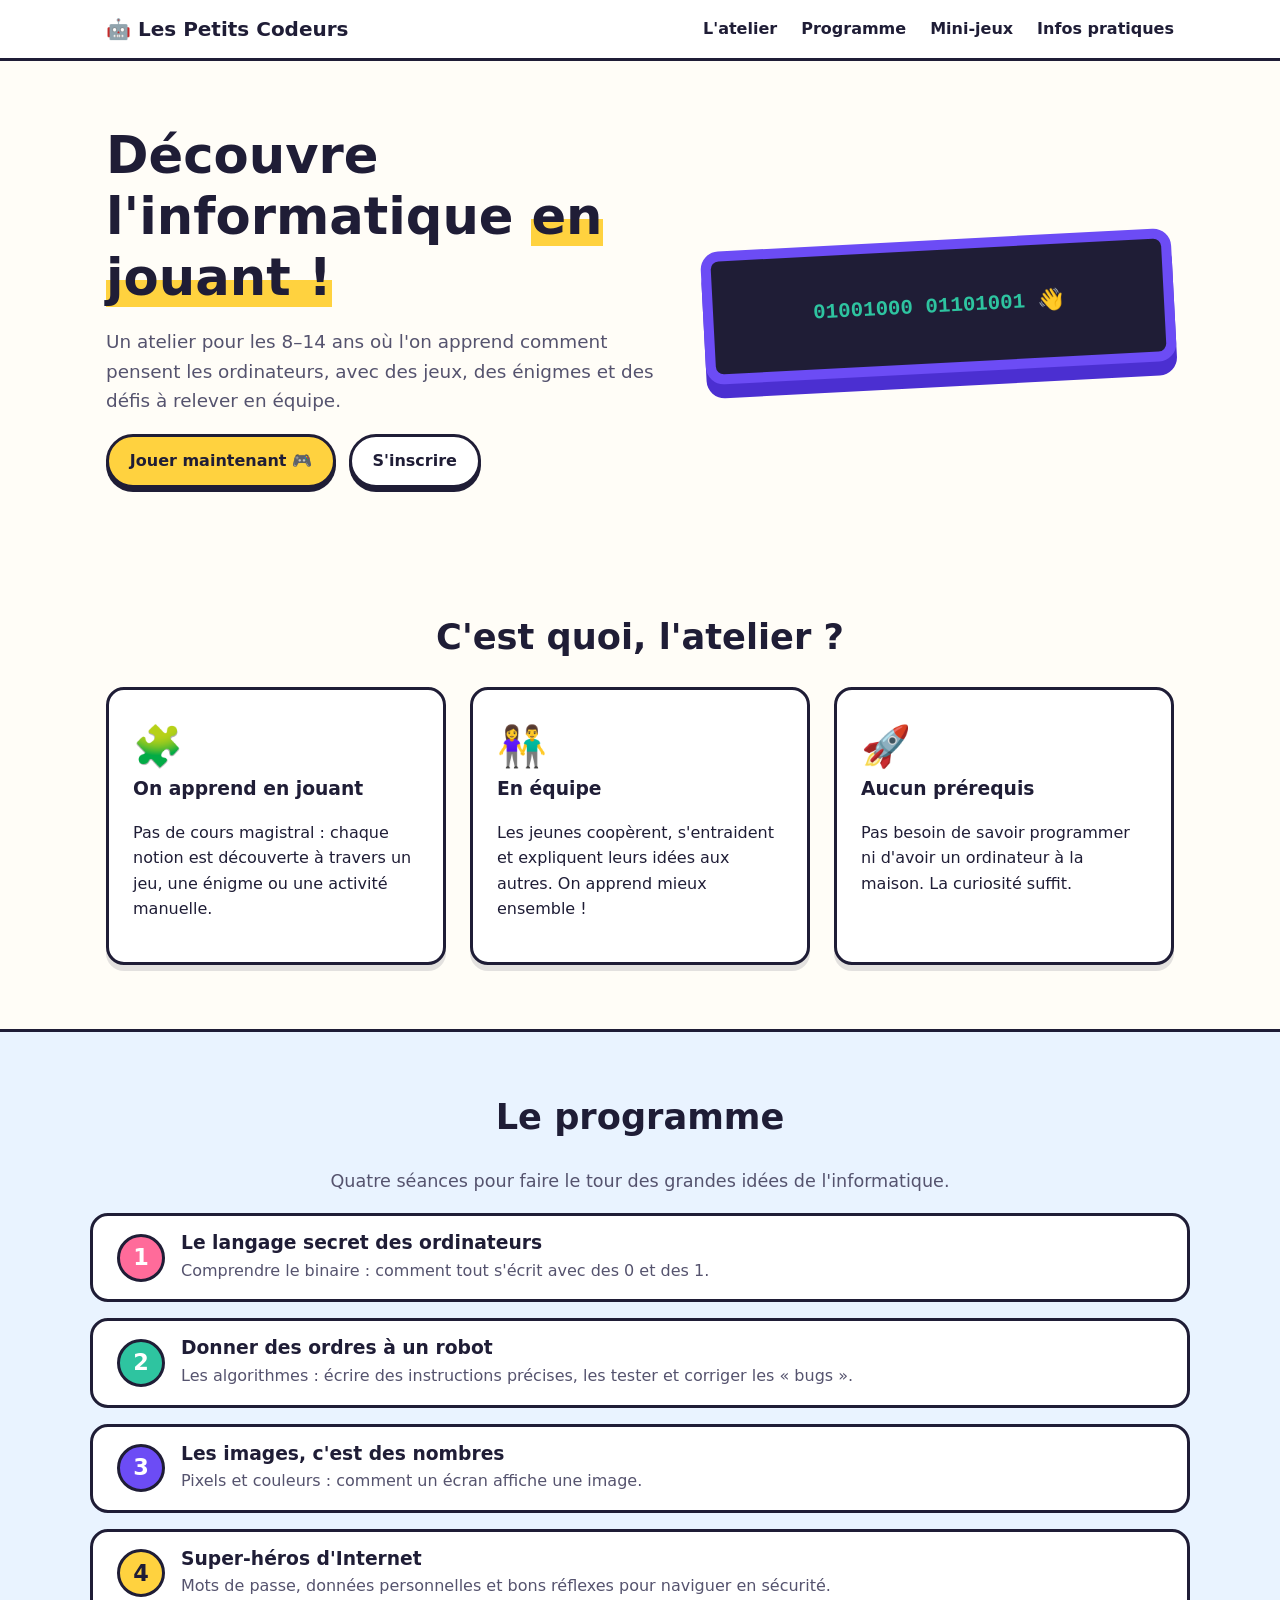
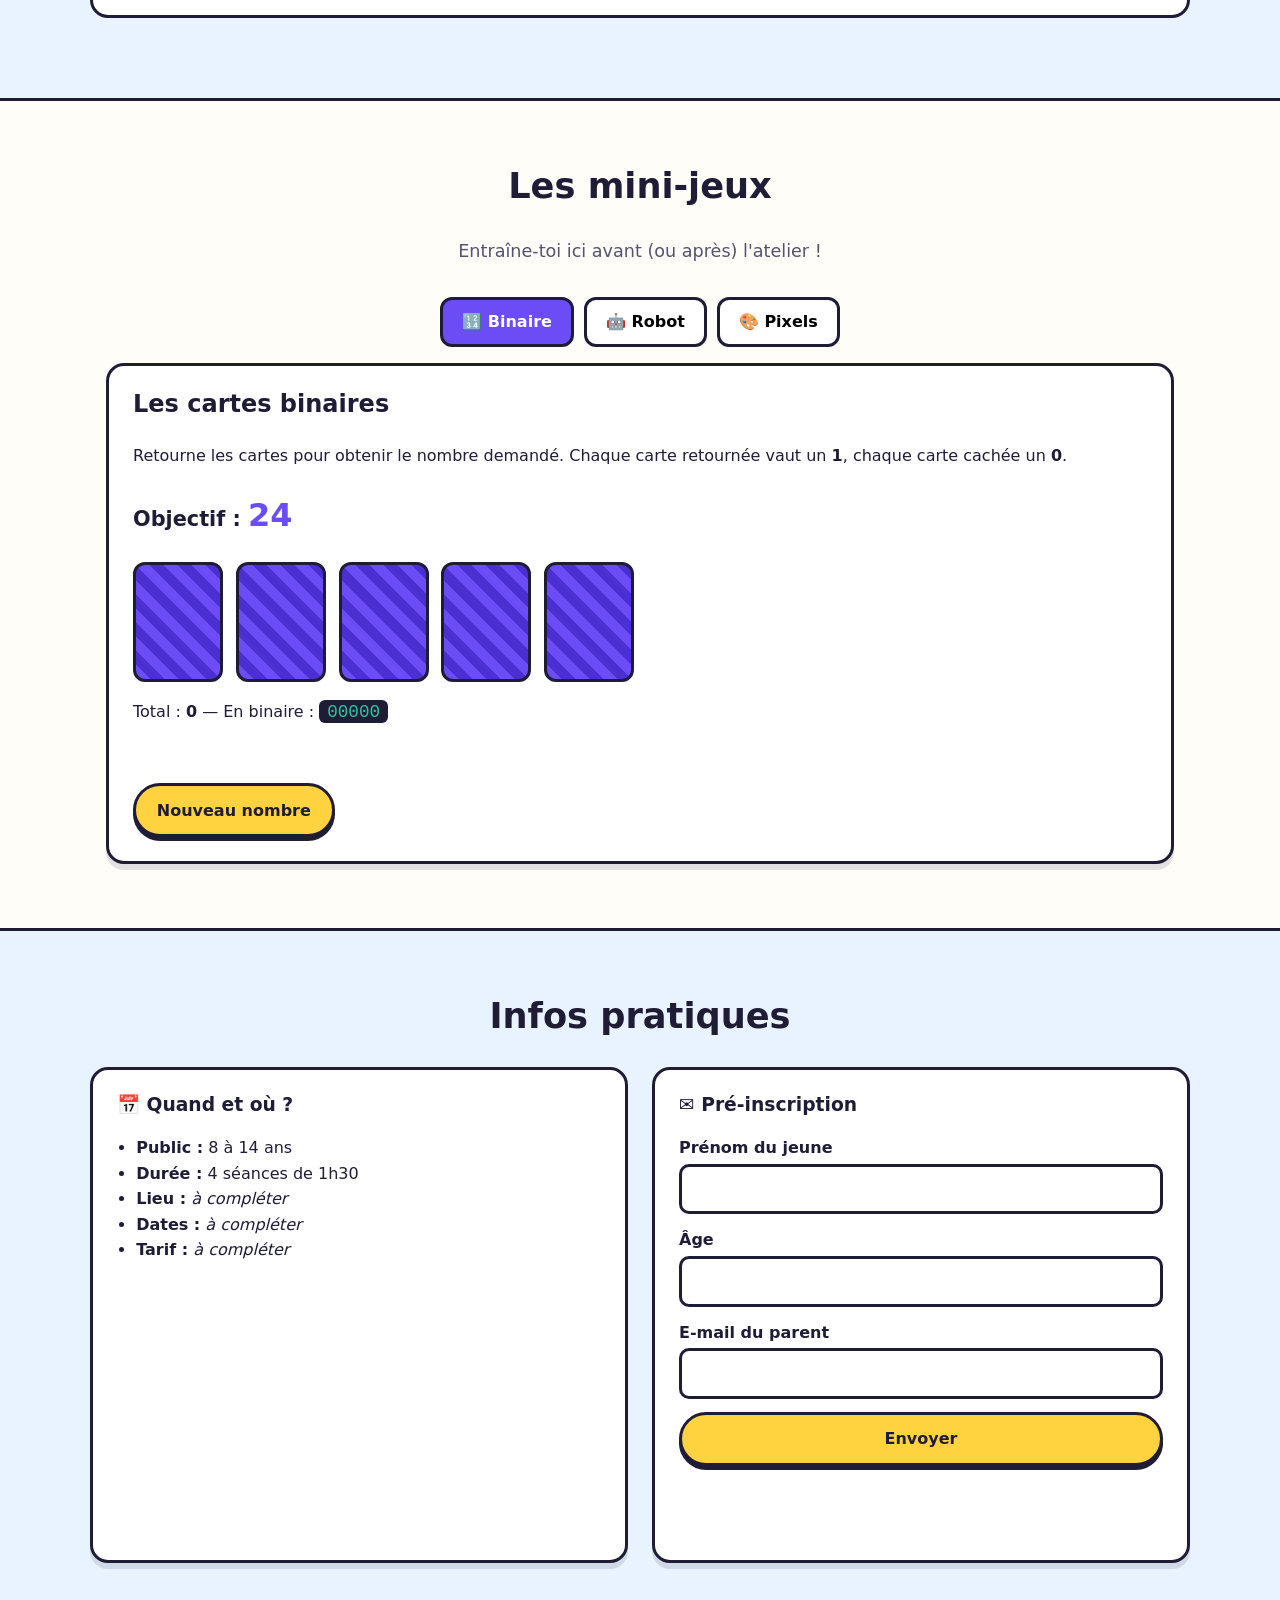
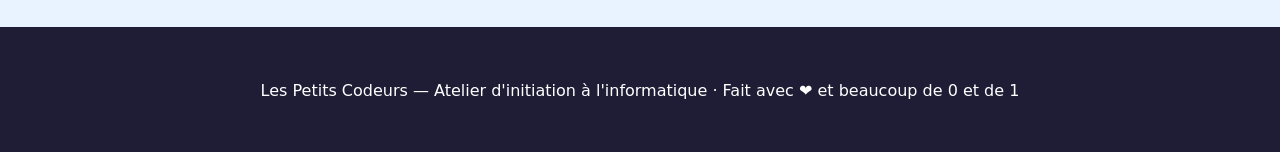
==== index.html @ f2c727db "Première version du site de l'atelier Les Petits Codeurs Page d'accueil, présentation de l'atelier, " ====
<!doctype html>
<html lang="fr">
<head>
  <meta charset="utf-8">
  <meta name="viewport" content="width=device-width, initial-scale=1">
  <title>Les Petits Codeurs — Atelier ludique d'initiation à l'informatique</title>
  <meta name="description" content="Atelier ludique pour faire découvrir l'informatique aux jeunes : binaire, algorithmes, pixels et sécurité sur Internet, en s'amusant.">
  <link rel="stylesheet" href="css/style.css">
</head>
<body>
  <header class="entete">
    <nav class="nav">
      <a href="#accueil" class="logo">🤖 Les Petits Codeurs</a>
      <button class="menu-btn" aria-label="Ouvrir le menu" aria-expanded="false">☰</button>
      <ul class="menu">
        <li><a href="#atelier">L'atelier</a></li>
        <li><a href="#modules">Programme</a></li>
        <li><a href="#jeux">Mini-jeux</a></li>
        <li><a href="#infos">Infos pratiques</a></li>
      </ul>
    </nav>
  </header>

  <main>
    <!-- ACCUEIL -->
    <section id="accueil" class="hero">
      <div class="hero-texte">
        <h1>Découvre l'informatique <span class="surligne">en jouant&nbsp;!</span></h1>
        <p>Un atelier pour les 8–14 ans où l'on apprend comment pensent les ordinateurs, avec des jeux, des énigmes et des défis à relever en équipe.</p>
        <div class="boutons">
          <a href="#jeux" class="btn btn-principal">Jouer maintenant 🎮</a>
          <a href="#infos" class="btn btn-secondaire">S'inscrire</a>
        </div>
      </div>
      <div class="hero-deco" aria-hidden="true">
        <div class="ecran">
          <span class="code">01001000 01101001 👋</span>
        </div>
      </div>
    </section>

    <!-- L'ATELIER -->
    <section id="atelier" class="section">
      <h2>C'est quoi, l'atelier&nbsp;?</h2>
      <div class="cartes cartes-3">
        <article class="carte">
          <div class="icone">🧩</div>
          <h3>On apprend en jouant</h3>
          <p>Pas de cours magistral : chaque notion est découverte à travers un jeu, une énigme ou une activité manuelle.</p>
        </article>
        <article class="carte">
          <div class="icone">👫</div>
          <h3>En équipe</h3>
          <p>Les jeunes coopèrent, s'entraident et expliquent leurs idées aux autres. On apprend mieux ensemble&nbsp;!</p>
        </article>
        <article class="carte">
          <div class="icone">🚀</div>
          <h3>Aucun prérequis</h3>
          <p>Pas besoin de savoir programmer ni d'avoir un ordinateur à la maison. La curiosité suffit.</p>
        </article>
      </div>
    </section>

    <!-- PROGRAMME -->
    <section id="modules" class="section section-couleur">
      <h2>Le programme</h2>
      <p class="intro">Quatre séances pour faire le tour des grandes idées de l'informatique.</p>
      <ol class="modules">
        <li class="module">
          <span class="num">1</span>
          <div>
            <h3>Le langage secret des ordinateurs</h3>
            <p>Comprendre le binaire : comment tout s'écrit avec des 0 et des 1.</p>
          </div>
        </li>
        <li class="module">
          <span class="num">2</span>
          <div>
            <h3>Donner des ordres à un robot</h3>
            <p>Les algorithmes : écrire des instructions précises, les tester et corriger les « bugs ».</p>
          </div>
        </li>
        <li class="module">
          <span class="num">3</span>
          <div>
            <h3>Les images, c'est des nombres</h3>
            <p>Pixels et couleurs : comment un écran affiche une image.</p>
          </div>
        </li>
        <li class="module">
          <span class="num">4</span>
          <div>
            <h3>Super-héros d'Internet</h3>
            <p>Mots de passe, données personnelles et bons réflexes pour naviguer en sécurité.</p>
          </div>
        </li>
      </ol>
    </section>

    <!-- MINI-JEUX -->
    <section id="jeux" class="section">
      <h2>Les mini-jeux</h2>
      <p class="intro">Entraîne-toi ici avant (ou après) l'atelier&nbsp;!</p>

      <div class="onglets" role="tablist">
        <button class="onglet actif" role="tab" aria-selected="true" data-jeu="binaire">🔢 Binaire</button>
        <button class="onglet" role="tab" aria-selected="false" data-jeu="robot">🤖 Robot</button>
        <button class="onglet" role="tab" aria-selected="false" data-jeu="pixels">🎨 Pixels</button>
      </div>

      <!-- Jeu 1 : binaire -->
      <div class="jeu actif" id="jeu-binaire" role="tabpanel">
        <h3>Les cartes binaires</h3>
        <p>Retourne les cartes pour obtenir le nombre demandé. Chaque carte retournée vaut un <strong>1</strong>, chaque carte cachée un <strong>0</strong>.</p>
        <p class="objectif">Objectif : <span id="bin-cible">?</span></p>
        <div class="cartes-binaires" id="bin-cartes"></div>
        <p class="resultat">Total : <strong id="bin-total">0</strong> — En binaire : <code id="bin-code">00000</code></p>
        <p class="message" id="bin-message" aria-live="polite"></p>
        <button class="btn btn-principal" id="bin-nouveau">Nouveau nombre</button>
      </div>

      <!-- Jeu 2 : robot -->
      <div class="jeu" id="jeu-robot" role="tabpanel" hidden>
        <h3>Guide le robot jusqu'à l'étoile</h3>
        <p>Construis ton programme avec les flèches, puis lance-le. Attention aux murs&nbsp;!</p>
        <div class="robot-zone">
          <div class="grille" id="robot-grille"></div>
          <div class="robot-commandes">
            <div class="palette">
              <button class="cmd" data-cmd="haut" aria-label="Haut">⬆️</button>
              <button class="cmd" data-cmd="gauche" aria-label="Gauche">⬅️</button>
              <button class="cmd" data-cmd="droite" aria-label="Droite">➡️</button>
              <button class="cmd" data-cmd="bas" aria-label="Bas">⬇️</button>
            </div>
            <p>Mon programme :</p>
            <div class="programme" id="robot-programme"><span class="vide">Clique sur les flèches…</span></div>
            <div class="boutons">
              <button class="btn btn-principal" id="robot-lancer">▶ Lancer</button>
              <button class="btn btn-secondaire" id="robot-effacer">Effacer</button>
            </div>
            <p class="message" id="robot-message" aria-live="polite"></p>
            <p class="niveau">Niveau <span id="robot-niveau">1</span>/3</p>
          </div>
        </div>
      </div>

      <!-- Jeu 3 : pixels -->
      <div class="jeu" id="jeu-pixels" role="tabpanel" hidden>
        <h3>Dessine avec des nombres</h3>
        <p>Clique sur les cases pour les colorier. Regarde à droite : pour l'ordinateur, ton dessin n'est qu'une liste de 0 et de 1&nbsp;!</p>
        <div class="pixels-zone">
          <div class="grille-pixels" id="pixels-grille"></div>
          <pre class="pixels-code" id="pixels-code" aria-label="Code du dessin"></pre>
        </div>
        <div class="boutons">
          <button class="btn btn-secondaire" id="pixels-effacer">Tout effacer</button>
          <button class="btn btn-secondaire" id="pixels-modele">Montre-moi un exemple</button>
        </div>
      </div>
    </section>

    <!-- INFOS PRATIQUES -->
    <section id="infos" class="section section-couleur">
      <h2>Infos pratiques</h2>
      <div class="cartes cartes-2">
        <article class="carte">
          <h3>📅 Quand et où&nbsp;?</h3>
          <ul class="liste">
            <li><strong>Public :</strong> 8 à 14 ans</li>
            <li><strong>Durée :</strong> 4 séances de 1h30</li>
            <li><strong>Lieu :</strong> <em>à compléter</em></li>
            <li><strong>Dates :</strong> <em>à compléter</em></li>
            <li><strong>Tarif :</strong> <em>à compléter</em></li>
          </ul>
        </article>
        <article class="carte">
          <h3>✉️ Pré-inscription</h3>
          <form class="formulaire" id="form-inscription">
            <label>Prénom du jeune <input type="text" name="prenom" required></label>
            <label>Âge <input type="number" name="age" min="6" max="18" required></label>
            <label>E-mail du parent <input type="email" name="email" required></label>
            <button class="btn btn-principal" type="submit">Envoyer</button>
            <p class="message" id="form-message" aria-live="polite"></p>
          </form>
        </article>
      </div>
    </section>
  </main>

  <footer class="pied">
    <p>Les Petits Codeurs — Atelier d'initiation à l'informatique · Fait avec ❤️ et beaucoup de 0 et de 1</p>
  </footer>

  <script src="js/main.js"></script>
</body>
</html>
---- css/style.css ----
:root {
  --violet: #6c4cf5;
  --violet-fonce: #4b2fd1;
  --jaune: #ffd23f;
  --rose: #ff6b9a;
  --vert: #2ec4a0;
  --bleu-ciel: #e9f3ff;
  --texte: #1f1d36;
  --texte-doux: #55536e;
  --fond: #fffdf7;
  --blanc: #ffffff;
  --rayon: 18px;
  --ombre: 0 6px 0 rgba(31, 29, 54, .12);
  --police: "Trebuchet MS", "Segoe UI", system-ui, sans-serif;
}

* { box-sizing: border-box; }
html { scroll-behavior: smooth; }
body {
  margin: 0;
  font-family: var(--police);
  color: var(--texte);
  background: var(--fond);
  line-height: 1.6;
}
h1, h2, h3 { line-height: 1.2; }
a { color: var(--violet-fonce); }

/* ---------- En-tête ---------- */
.entete {
  position: sticky; top: 0; z-index: 10;
  background: var(--blanc);
  border-bottom: 3px solid var(--texte);
}
.nav {
  max-width: 1100px; margin: 0 auto; padding: .8rem 1rem;
  display: flex; align-items: center; justify-content: space-between;
}
.logo { font-weight: 800; font-size: 1.25rem; text-decoration: none; color: var(--texte); }
.menu { list-style: none; display: flex; gap: 1.5rem; margin: 0; padding: 0; }
.menu a { text-decoration: none; font-weight: 700; color: var(--texte); }
.menu a:hover { color: var(--violet); }
.menu-btn { display: none; font-size: 1.6rem; background: none; border: 0; cursor: pointer; }

/* ---------- Boutons ---------- */
.btn {
  display: inline-block; font: inherit; font-weight: 800;
  padding: .7rem 1.3rem; border-radius: 999px;
  border: 3px solid var(--texte); cursor: pointer; text-decoration: none;
  box-shadow: 0 4px 0 var(--texte); transition: transform .1s, box-shadow .1s;
}
.btn:active { transform: translateY(3px); box-shadow: 0 1px 0 var(--texte); }
.btn-principal { background: var(--jaune); color: var(--texte); }
.btn-secondaire { background: var(--blanc); color: var(--texte); }
.boutons { display: flex; flex-wrap: wrap; gap: .8rem; margin-top: 1rem; }

/* ---------- Hero ---------- */
.hero {
  max-width: 1100px; margin: 0 auto; padding: 4rem 1rem;
  display: grid; grid-template-columns: 1.2fr 1fr; gap: 2rem; align-items: center;
}
.hero h1 { font-size: clamp(2rem, 5vw, 3.2rem); margin: 0 0 1rem; }
.hero p { font-size: 1.15rem; color: var(--texte-doux); }
.surligne { background: linear-gradient(transparent 55%, var(--jaune) 55%); }
.ecran {
  background: var(--texte); border-radius: var(--rayon); padding: 2.5rem 1.5rem;
  border: 10px solid var(--violet); box-shadow: 0 14px 0 var(--violet-fonce);
  transform: rotate(-3deg); text-align: center;
}
.code { font-family: "Courier New", monospace; color: var(--vert); font-size: 1.3rem; font-weight: 700; }

/* ---------- Sections ---------- */
.section { max-width: 1100px; margin: 0 auto; padding: 4rem 1rem; }
.section-couleur {
  max-width: none; background: var(--bleu-ciel);
  border-top: 3px solid var(--texte); border-bottom: 3px solid var(--texte);
}
.section-couleur > * { max-width: 1100px; margin-left: auto; margin-right: auto; }
.section h2 { font-size: 2.2rem; text-align: center; margin-top: 0; }
.intro { text-align: center; color: var(--texte-doux); font-size: 1.1rem; }

.cartes { display: grid; gap: 1.5rem; }
.cartes-3 { grid-template-columns: repeat(3, 1fr); }
.cartes-2 { grid-template-columns: repeat(2, 1fr); }
.carte {
  background: var(--blanc); border: 3px solid var(--texte);
  border-radius: var(--rayon); padding: 1.5rem; box-shadow: var(--ombre);
}
.carte h3 { margin-top: 0; }
.icone { font-size: 2.5rem; }
.liste { padding-left: 1.2rem; }

/* ---------- Modules ---------- */
.modules { list-style: none; padding: 0; display: grid; gap: 1rem; }
.module {
  display: flex; gap: 1rem; align-items: center;
  background: var(--blanc); border: 3px solid var(--texte);
  border-radius: var(--rayon); padding: 1rem 1.5rem;
}
.module h3 { margin: 0 0 .2rem; }
.module p { margin: 0; color: var(--texte-doux); }
.num {
  flex: 0 0 3rem; height: 3rem; border-radius: 50%;
  display: grid; place-items: center; font-weight: 800; font-size: 1.4rem;
  background: var(--rose); color: var(--blanc); border: 3px solid var(--texte);
}
.module:nth-child(2) .num { background: var(--vert); }
.module:nth-child(3) .num { background: var(--violet); }
.module:nth-child(4) .num { background: var(--jaune); color: var(--texte); }

/* ---------- Jeux ---------- */
.onglets { display: flex; justify-content: center; flex-wrap: wrap; gap: .6rem; margin: 2rem 0 1rem; }
.onglet {
  font: inherit; font-weight: 800; padding: .6rem 1.2rem; cursor: pointer;
  border: 3px solid var(--texte); border-radius: 12px; background: var(--blanc);
}
.onglet.actif { background: var(--violet); color: var(--blanc); }
.jeu {
  background: var(--blanc); border: 3px solid var(--texte); border-radius: var(--rayon);
  padding: 1.5rem; box-shadow: var(--ombre);
}
.jeu h3 { margin-top: 0; font-size: 1.5rem; }
.objectif { font-size: 1.3rem; font-weight: 800; }
#bin-cible { color: var(--violet); font-size: 2rem; }
.message { font-weight: 800; min-height: 1.6em; }
.message.bravo { color: var(--vert); }
.message.oups { color: var(--rose); }

/* Cartes binaires */
.cartes-binaires { display: flex; flex-wrap: wrap; gap: .8rem; margin: 1rem 0; }
.carte-bin {
  width: 90px; height: 120px; border-radius: 12px; cursor: pointer;
  border: 3px solid var(--texte); font: inherit; font-weight: 800;
  background: repeating-linear-gradient(45deg, var(--violet), var(--violet) 10px, var(--violet-fonce) 10px, var(--violet-fonce) 20px);
  color: transparent; display: flex; flex-direction: column; align-items: center; justify-content: center;
}
.carte-bin .points { font-size: .7rem; line-height: 1; word-break: break-all; padding: 0 .3rem; }
.carte-bin .valeur { font-size: 1.6rem; }
.carte-bin.retournee { background: var(--jaune); color: var(--texte); animation: pop .25s ease-out; }
@keyframes pop { 50% { transform: scale(1.12); } }
.resultat code { background: var(--texte); color: var(--vert); padding: .1rem .5rem; border-radius: 6px; font-size: 1.1rem; }

/* Robot */
.robot-zone { display: flex; flex-wrap: wrap; gap: 2rem; align-items: flex-start; }
.grille {
  display: grid; grid-template-columns: repeat(6, 56px); grid-template-rows: repeat(6, 56px);
  gap: 4px; background: var(--texte); padding: 4px; border-radius: 12px;
}
.case { background: var(--bleu-ciel); border-radius: 6px; display: grid; place-items: center; font-size: 1.8rem; }
.case.mur { background: #8a87a6; }
.robot-commandes { flex: 1; min-width: 240px; }
.palette { display: flex; gap: .5rem; }
.cmd {
  font-size: 1.6rem; width: 56px; height: 56px; cursor: pointer;
  border: 3px solid var(--texte); border-radius: 12px; background: var(--jaune);
  box-shadow: 0 3px 0 var(--texte);
}
.cmd:active { transform: translateY(2px); box-shadow: none; }
.programme {
  min-height: 56px; border: 3px dashed var(--texte-doux); border-radius: 12px;
  padding: .5rem; display: flex; flex-wrap: wrap; gap: .3rem; font-size: 1.4rem;
}
.programme .vide { font-size: 1rem; color: var(--texte-doux); }
.programme .etape { padding: 0 .1rem; border-radius: 6px; }
.programme .etape.courante { background: var(--jaune); }
.niveau { font-weight: 800; color: var(--texte-doux); }

/* Pixels */
.pixels-zone { display: flex; flex-wrap: wrap; gap: 2rem; align-items: flex-start; margin-bottom: 1rem; }
.grille-pixels {
  display: grid; grid-template-columns: repeat(8, 40px); grid-template-rows: repeat(8, 40px);
  gap: 2px; background: var(--texte); padding: 2px; border-radius: 8px;
}
.pixel { background: var(--blanc); border: 0; cursor: pointer; padding: 0; }
.pixel.allume { background: var(--texte); }
.pixels-code {
  margin: 0; background: var(--texte); color: var(--vert); padding: 1rem 1.2rem;
  border-radius: 12px; font-size: 1.15rem; line-height: 1.55; letter-spacing: .15em;
}

/* Formulaire */
.formulaire { display: grid; gap: .8rem; }
.formulaire label { display: grid; gap: .2rem; font-weight: 700; }
.formulaire input {
  font: inherit; padding: .6rem .8rem; border: 3px solid var(--texte); border-radius: 10px;
}

/* Pied de page */
.pied { text-align: center; padding: 2rem 1rem; background: var(--texte); color: var(--blanc); }

/* ---------- Responsive ---------- */
@media (max-width: 800px) {
  .hero { grid-template-columns: 1fr; padding-top: 2rem; }
  .cartes-3, .cartes-2 { grid-template-columns: 1fr; }
  .menu-btn { display: block; }
  .menu {
    display: none; position: absolute; top: 100%; left: 0; right: 0;
    flex-direction: column; gap: 0; background: var(--blanc); border-bottom: 3px solid var(--texte);
  }
  .menu.ouvert { display: flex; }
  .menu a { display: block; padding: .8rem 1rem; }
  .grille { grid-template-columns: repeat(6, 44px); grid-template-rows: repeat(6, 44px); }
  .grille-pixels { grid-template-columns: repeat(8, 34px); grid-template-rows: repeat(8, 34px); }
  .carte-bin { width: 64px; height: 96px; }
}
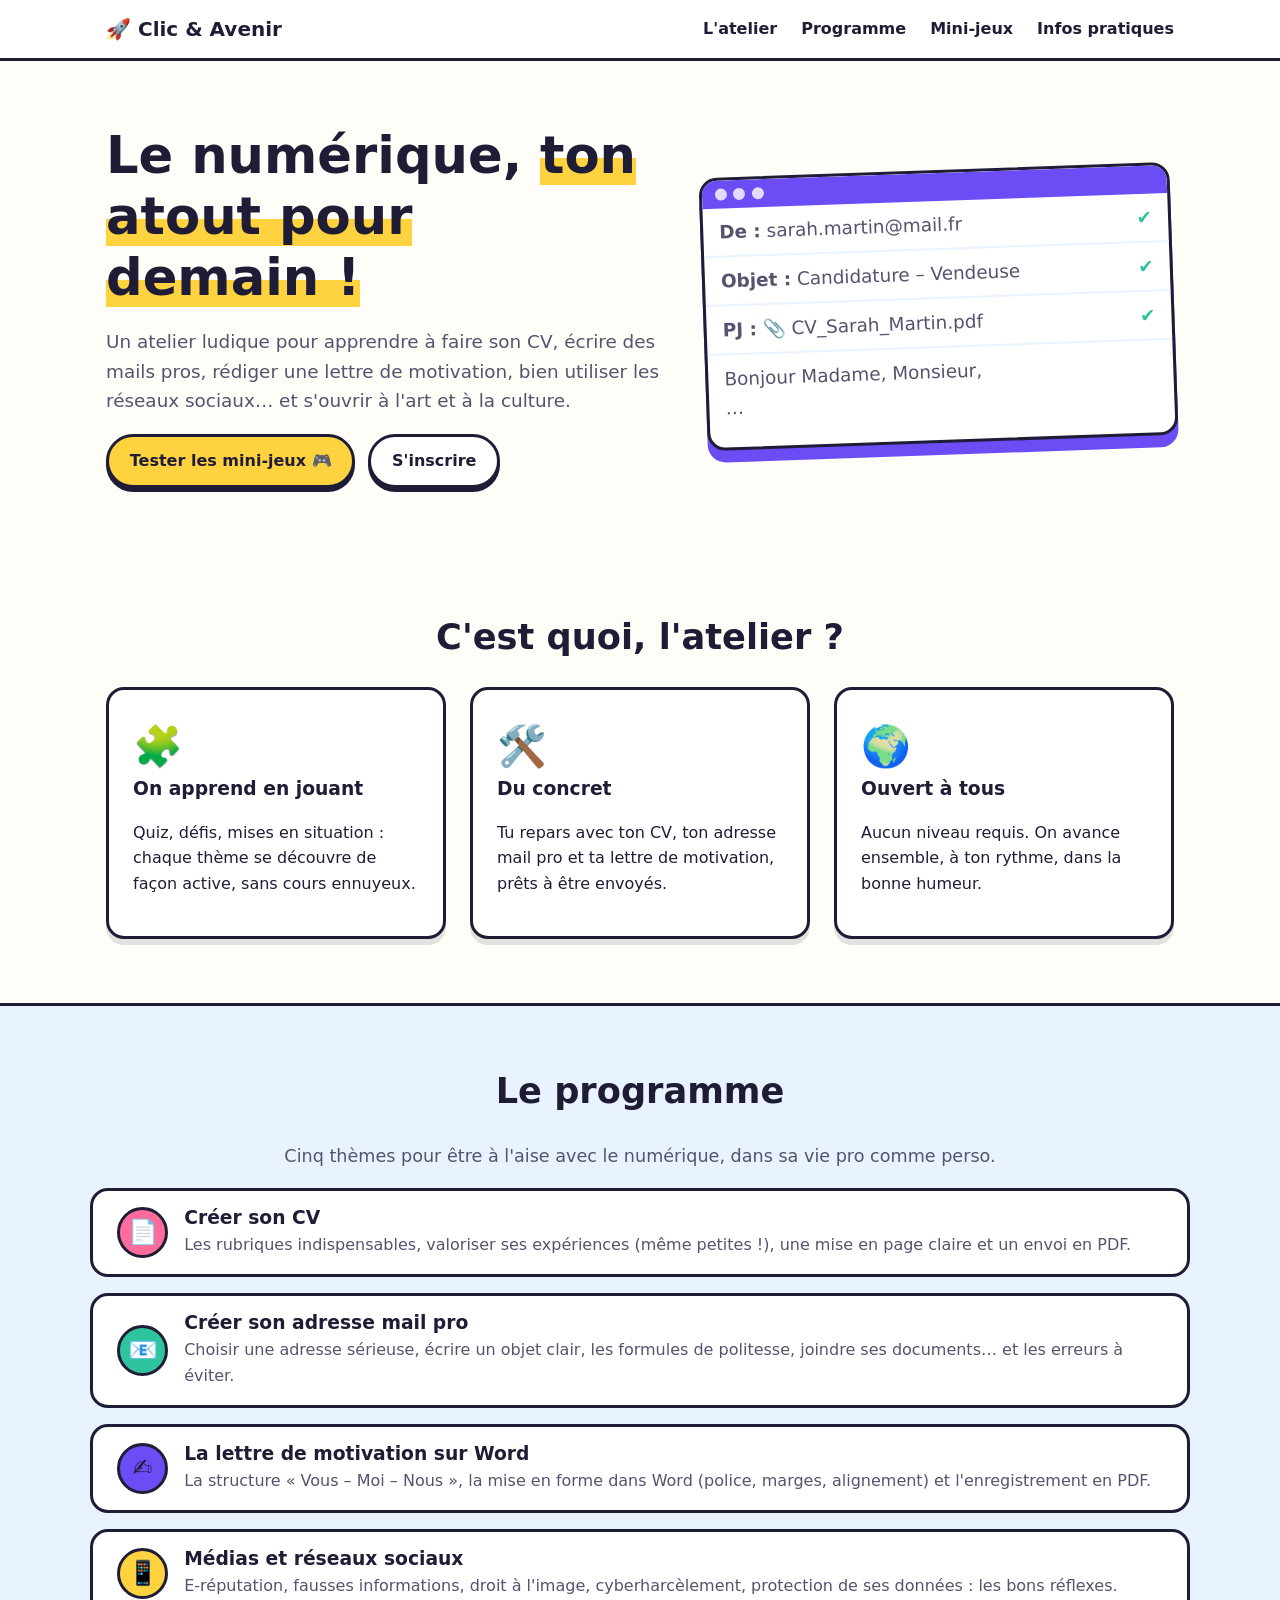
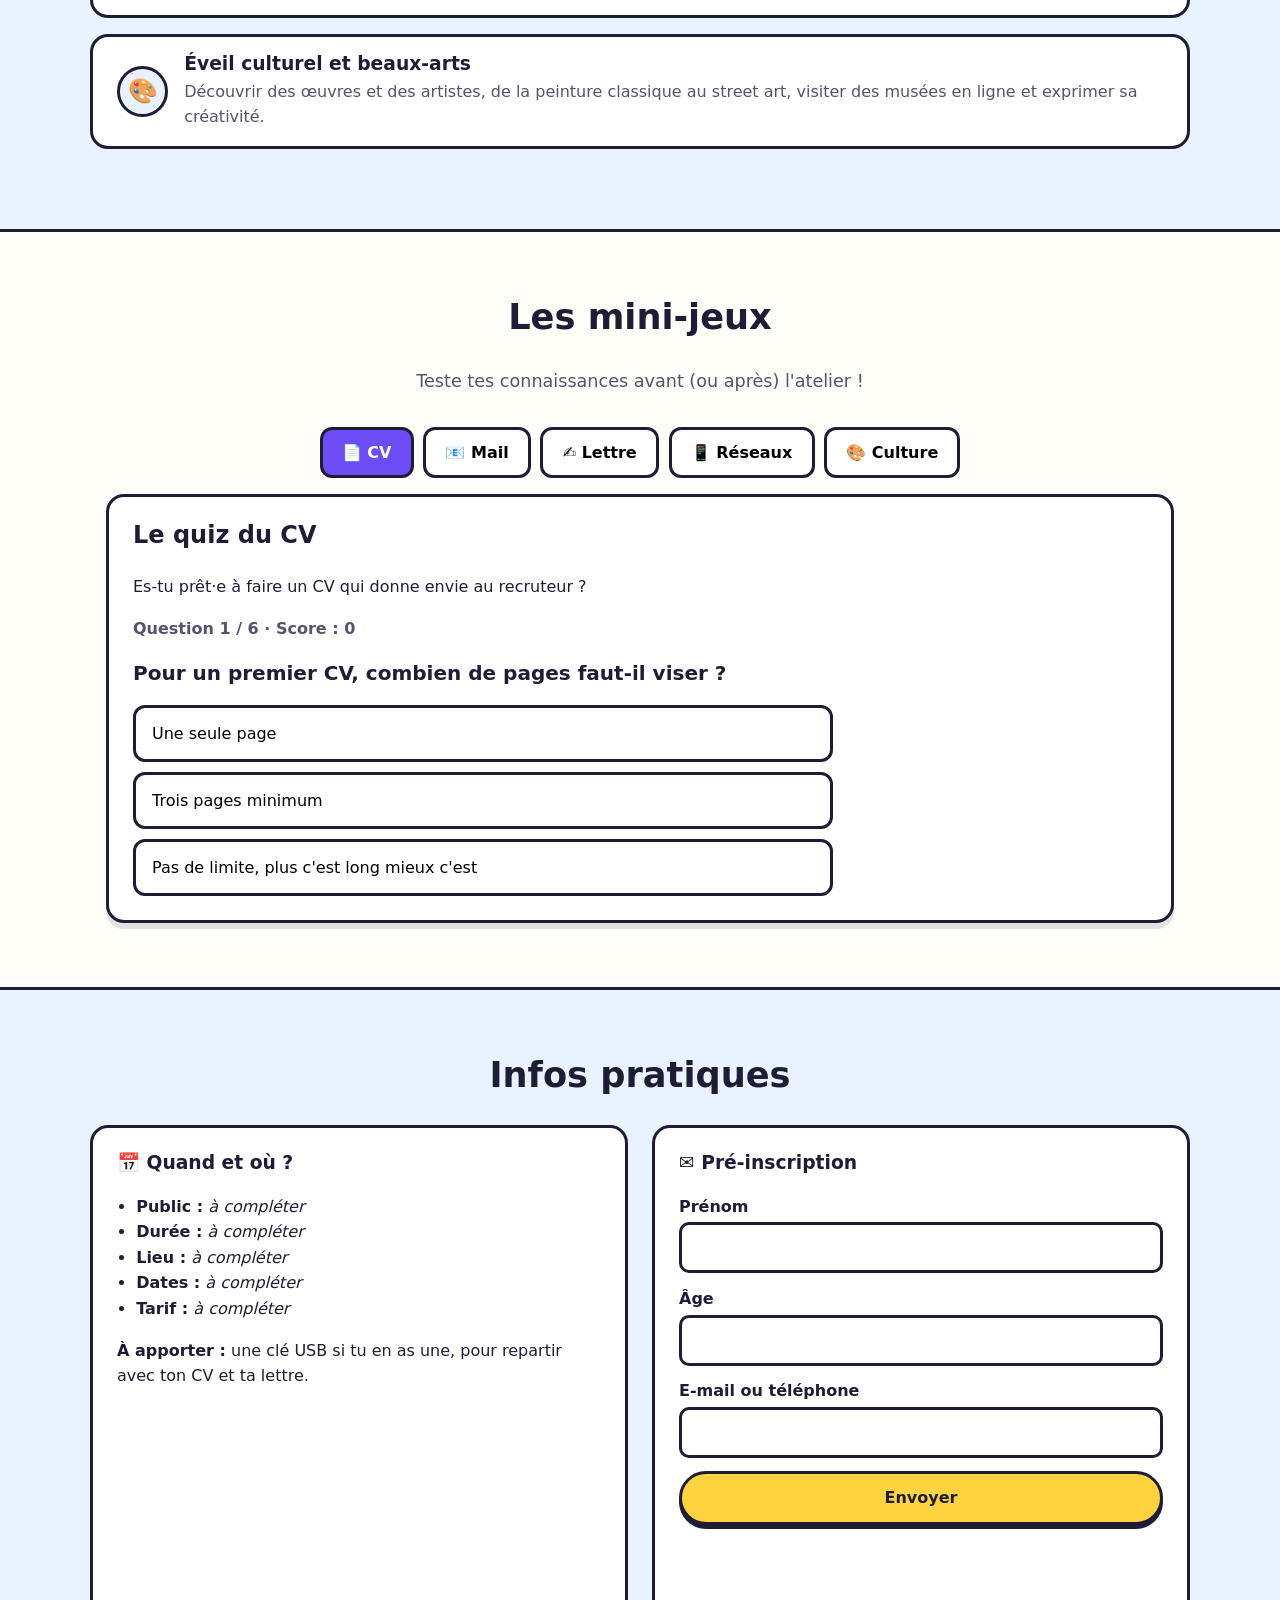
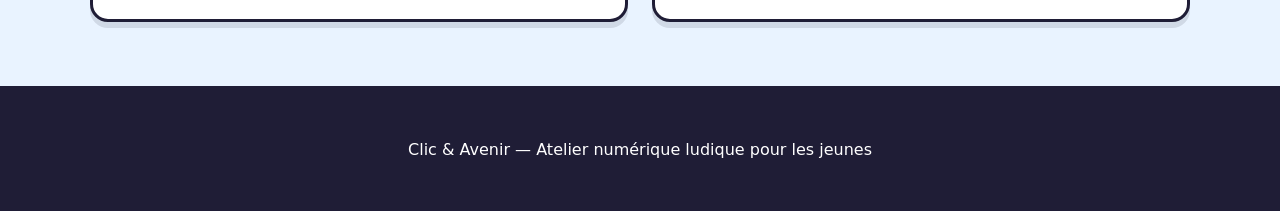
==== commit a10961e7: "Adapter le site aux 5 thèmes de l'atelier CV, adresse mail pro, lettre de motivation sur Word, préve" ====
--- a/index.html
+++ b/index.html
@@ -3,14 +3,14 @@
 <head>
   <meta charset="utf-8">
   <meta name="viewport" content="width=device-width, initial-scale=1">
-  <title>Les Petits Codeurs — Atelier ludique d'initiation à l'informatique</title>
-  <meta name="description" content="Atelier ludique pour faire découvrir l'informatique aux jeunes : binaire, algorithmes, pixels et sécurité sur Internet, en s'amusant.">
+  <title>Clic &amp; Avenir — Atelier numérique ludique pour les jeunes</title>
+  <meta name="description" content="Atelier ludique pour les jeunes : créer son CV, son adresse mail pro, sa lettre de motivation sur Word, bien utiliser les réseaux sociaux et s'ouvrir à la culture et aux beaux-arts.">
   <link rel="stylesheet" href="css/style.css">
 </head>
 <body>
   <header class="entete">
     <nav class="nav">
-      <a href="#accueil" class="logo">🤖 Les Petits Codeurs</a>
+      <a href="#accueil" class="logo">🚀 Clic &amp; Avenir</a>
       <button class="menu-btn" aria-label="Ouvrir le menu" aria-expanded="false">☰</button>
       <ul class="menu">
         <li><a href="#atelier">L'atelier</a></li>
@@ -25,16 +25,20 @@
     <!-- ACCUEIL -->
     <section id="accueil" class="hero">
       <div class="hero-texte">
-        <h1>Découvre l'informatique <span class="surligne">en jouant&nbsp;!</span></h1>
-        <p>Un atelier pour les 8–14 ans où l'on apprend comment pensent les ordinateurs, avec des jeux, des énigmes et des défis à relever en équipe.</p>
+        <h1>Le numérique, <span class="surligne">ton atout pour demain&nbsp;!</span></h1>
+        <p>Un atelier ludique pour apprendre à faire son CV, écrire des mails pros, rédiger une lettre de motivation, bien utiliser les réseaux sociaux… et s'ouvrir à l'art et à la culture.</p>
         <div class="boutons">
-          <a href="#jeux" class="btn btn-principal">Jouer maintenant 🎮</a>
+          <a href="#jeux" class="btn btn-principal">Tester les mini-jeux 🎮</a>
           <a href="#infos" class="btn btn-secondaire">S'inscrire</a>
         </div>
       </div>
       <div class="hero-deco" aria-hidden="true">
-        <div class="ecran">
-          <span class="code">01001000 01101001 👋</span>
+        <div class="fenetre-mail">
+          <div class="fenetre-barre"><span></span><span></span><span></span></div>
+          <p><strong>De :</strong> sarah.martin@mail.fr <span class="ok">✔</span></p>
+          <p><strong>Objet :</strong> Candidature – Vendeuse <span class="ok">✔</span></p>
+          <p><strong>PJ :</strong> 📎 CV_Sarah_Martin.pdf <span class="ok">✔</span></p>
+          <p class="corps">Bonjour Madame, Monsieur,<br>…</p>
         </div>
       </div>
     </section>
@@ -46,17 +50,17 @@
         <article class="carte">
           <div class="icone">🧩</div>
           <h3>On apprend en jouant</h3>
-          <p>Pas de cours magistral : chaque notion est découverte à travers un jeu, une énigme ou une activité manuelle.</p>
-        </article>
-        <article class="carte">
-          <div class="icone">👫</div>
-          <h3>En équipe</h3>
-          <p>Les jeunes coopèrent, s'entraident et expliquent leurs idées aux autres. On apprend mieux ensemble&nbsp;!</p>
-        </article>
-        <article class="carte">
-          <div class="icone">🚀</div>
-          <h3>Aucun prérequis</h3>
-          <p>Pas besoin de savoir programmer ni d'avoir un ordinateur à la maison. La curiosité suffit.</p>
+          <p>Quiz, défis, mises en situation : chaque thème se découvre de façon active, sans cours ennuyeux.</p>
+        </article>
+        <article class="carte">
+          <div class="icone">🛠️</div>
+          <h3>Du concret</h3>
+          <p>Tu repars avec ton CV, ton adresse mail pro et ta lettre de motivation, prêts à être envoyés.</p>
+        </article>
+        <article class="carte">
+          <div class="icone">🌍</div>
+          <h3>Ouvert à tous</h3>
+          <p>Aucun niveau requis. On avance ensemble, à ton rythme, dans la bonne humeur.</p>
         </article>
       </div>
     </section>
@@ -64,34 +68,41 @@
     <!-- PROGRAMME -->
     <section id="modules" class="section section-couleur">
       <h2>Le programme</h2>
-      <p class="intro">Quatre séances pour faire le tour des grandes idées de l'informatique.</p>
+      <p class="intro">Cinq thèmes pour être à l'aise avec le numérique, dans sa vie pro comme perso.</p>
       <ol class="modules">
         <li class="module">
-          <span class="num">1</span>
-          <div>
-            <h3>Le langage secret des ordinateurs</h3>
-            <p>Comprendre le binaire : comment tout s'écrit avec des 0 et des 1.</p>
-          </div>
-        </li>
-        <li class="module">
-          <span class="num">2</span>
-          <div>
-            <h3>Donner des ordres à un robot</h3>
-            <p>Les algorithmes : écrire des instructions précises, les tester et corriger les « bugs ».</p>
-          </div>
-        </li>
-        <li class="module">
-          <span class="num">3</span>
-          <div>
-            <h3>Les images, c'est des nombres</h3>
-            <p>Pixels et couleurs : comment un écran affiche une image.</p>
-          </div>
-        </li>
-        <li class="module">
-          <span class="num">4</span>
-          <div>
-            <h3>Super-héros d'Internet</h3>
-            <p>Mots de passe, données personnelles et bons réflexes pour naviguer en sécurité.</p>
+          <span class="num">📄</span>
+          <div>
+            <h3>Créer son CV</h3>
+            <p>Les rubriques indispensables, valoriser ses expériences (même petites&nbsp;!), une mise en page claire et un envoi en PDF.</p>
+          </div>
+        </li>
+        <li class="module">
+          <span class="num">📧</span>
+          <div>
+            <h3>Créer son adresse mail pro</h3>
+            <p>Choisir une adresse sérieuse, écrire un objet clair, les formules de politesse, joindre ses documents… et les erreurs à éviter.</p>
+          </div>
+        </li>
+        <li class="module">
+          <span class="num">✍️</span>
+          <div>
+            <h3>La lettre de motivation sur Word</h3>
+            <p>La structure « Vous – Moi – Nous », la mise en forme dans Word (police, marges, alignement) et l'enregistrement en PDF.</p>
+          </div>
+        </li>
+        <li class="module">
+          <span class="num">📱</span>
+          <div>
+            <h3>Médias et réseaux sociaux</h3>
+            <p>E-réputation, fausses informations, droit à l'image, cyberharcèlement, protection de ses données : les bons réflexes.</p>
+          </div>
+        </li>
+        <li class="module">
+          <span class="num">🎨</span>
+          <div>
+            <h3>Éveil culturel et beaux-arts</h3>
+            <p>Découvrir des œuvres et des artistes, de la peinture classique au street art, visiter des musées en ligne et exprimer sa créativité.</p>
           </div>
         </li>
       </ol>
@@ -100,62 +111,78 @@
     <!-- MINI-JEUX -->
     <section id="jeux" class="section">
       <h2>Les mini-jeux</h2>
-      <p class="intro">Entraîne-toi ici avant (ou après) l'atelier&nbsp;!</p>
+      <p class="intro">Teste tes connaissances avant (ou après) l'atelier&nbsp;!</p>
 
       <div class="onglets" role="tablist">
-        <button class="onglet actif" role="tab" aria-selected="true" data-jeu="binaire">🔢 Binaire</button>
-        <button class="onglet" role="tab" aria-selected="false" data-jeu="robot">🤖 Robot</button>
-        <button class="onglet" role="tab" aria-selected="false" data-jeu="pixels">🎨 Pixels</button>
-      </div>
-
-      <!-- Jeu 1 : binaire -->
-      <div class="jeu actif" id="jeu-binaire" role="tabpanel">
-        <h3>Les cartes binaires</h3>
-        <p>Retourne les cartes pour obtenir le nombre demandé. Chaque carte retournée vaut un <strong>1</strong>, chaque carte cachée un <strong>0</strong>.</p>
-        <p class="objectif">Objectif : <span id="bin-cible">?</span></p>
-        <div class="cartes-binaires" id="bin-cartes"></div>
-        <p class="resultat">Total : <strong id="bin-total">0</strong> — En binaire : <code id="bin-code">00000</code></p>
-        <p class="message" id="bin-message" aria-live="polite"></p>
-        <button class="btn btn-principal" id="bin-nouveau">Nouveau nombre</button>
-      </div>
-
-      <!-- Jeu 2 : robot -->
-      <div class="jeu" id="jeu-robot" role="tabpanel" hidden>
-        <h3>Guide le robot jusqu'à l'étoile</h3>
-        <p>Construis ton programme avec les flèches, puis lance-le. Attention aux murs&nbsp;!</p>
-        <div class="robot-zone">
-          <div class="grille" id="robot-grille"></div>
-          <div class="robot-commandes">
-            <div class="palette">
-              <button class="cmd" data-cmd="haut" aria-label="Haut">⬆️</button>
-              <button class="cmd" data-cmd="gauche" aria-label="Gauche">⬅️</button>
-              <button class="cmd" data-cmd="droite" aria-label="Droite">➡️</button>
-              <button class="cmd" data-cmd="bas" aria-label="Bas">⬇️</button>
+        <button class="onglet actif" role="tab" aria-selected="true" data-jeu="cv">📄 CV</button>
+        <button class="onglet" role="tab" aria-selected="false" data-jeu="mail">📧 Mail</button>
+        <button class="onglet" role="tab" aria-selected="false" data-jeu="lettre">✍️ Lettre</button>
+        <button class="onglet" role="tab" aria-selected="false" data-jeu="reseaux">📱 Réseaux</button>
+        <button class="onglet" role="tab" aria-selected="false" data-jeu="culture">🎨 Culture</button>
+      </div>
+
+      <!-- CV -->
+      <div class="jeu" id="jeu-cv" role="tabpanel">
+        <h3>Le quiz du CV</h3>
+        <p>Es-tu prêt·e à faire un CV qui donne envie au recruteur&nbsp;?</p>
+        <div class="quiz" data-quiz="cv"></div>
+      </div>
+
+      <!-- MAIL -->
+      <div class="jeu" id="jeu-mail" role="tabpanel" hidden>
+        <h3>Mon adresse mail est-elle pro&nbsp;?</h3>
+        <div class="cartes cartes-2 outils-mail">
+          <div>
+            <p><strong>1. Teste une adresse</strong> — écris-la et regarde le verdict&nbsp;:</p>
+            <input class="champ" type="text" id="mail-test" placeholder="ex : bgdu93@mail.fr" autocomplete="off">
+            <ul class="verdict" id="mail-verdict" aria-live="polite"></ul>
+          </div>
+          <div>
+            <p><strong>2. Trouve ton adresse pro</strong> à partir de ton prénom et ton nom&nbsp;:</p>
+            <div class="ligne-champs">
+              <input class="champ" type="text" id="mail-prenom" placeholder="Prénom" autocomplete="off">
+              <input class="champ" type="text" id="mail-nom" placeholder="Nom" autocomplete="off">
             </div>
-            <p>Mon programme :</p>
-            <div class="programme" id="robot-programme"><span class="vide">Clique sur les flèches…</span></div>
-            <div class="boutons">
-              <button class="btn btn-principal" id="robot-lancer">▶ Lancer</button>
-              <button class="btn btn-secondaire" id="robot-effacer">Effacer</button>
-            </div>
-            <p class="message" id="robot-message" aria-live="polite"></p>
-            <p class="niveau">Niveau <span id="robot-niveau">1</span>/3</p>
-          </div>
-        </div>
-      </div>
-
-      <!-- Jeu 3 : pixels -->
-      <div class="jeu" id="jeu-pixels" role="tabpanel" hidden>
-        <h3>Dessine avec des nombres</h3>
-        <p>Clique sur les cases pour les colorier. Regarde à droite : pour l'ordinateur, ton dessin n'est qu'une liste de 0 et de 1&nbsp;!</p>
-        <div class="pixels-zone">
-          <div class="grille-pixels" id="pixels-grille"></div>
-          <pre class="pixels-code" id="pixels-code" aria-label="Code du dessin"></pre>
-        </div>
+            <ul class="suggestions" id="mail-suggestions"></ul>
+          </div>
+        </div>
+        <h3 class="sous-titre">Le quiz du mail pro</h3>
+        <div class="quiz" data-quiz="mail"></div>
+      </div>
+
+      <!-- LETTRE -->
+      <div class="jeu" id="jeu-lettre" role="tabpanel" hidden>
+        <h3>Remets la lettre de motivation dans l'ordre</h3>
+        <p>Les paragraphes ont été mélangés&nbsp;! Utilise les flèches pour les remettre dans le bon ordre, puis vérifie.</p>
+        <ol class="lettre" id="lettre-blocs"></ol>
         <div class="boutons">
-          <button class="btn btn-secondaire" id="pixels-effacer">Tout effacer</button>
-          <button class="btn btn-secondaire" id="pixels-modele">Montre-moi un exemple</button>
-        </div>
+          <button class="btn btn-principal" id="lettre-verifier">Vérifier</button>
+          <button class="btn btn-secondaire" id="lettre-melanger">Mélanger</button>
+        </div>
+        <p class="message" id="lettre-message" aria-live="polite"></p>
+        <div class="astuce">
+          <h4>💡 Les astuces Word</h4>
+          <ul>
+            <li>Police simple et lisible (Arial, Calibri) en taille 11 ou 12.</li>
+            <li>Texte <em>justifié</em> (Ctrl + J) et marges de 2 cm.</li>
+            <li>Une seule page, et on relit avec le correcteur (F7).</li>
+            <li>On enregistre en PDF : <em>Fichier › Enregistrer sous › PDF</em>.</li>
+          </ul>
+        </div>
+      </div>
+
+      <!-- RÉSEAUX -->
+      <div class="jeu" id="jeu-reseaux" role="tabpanel" hidden>
+        <h3>Réseaux sociaux : vrai ou faux&nbsp;?</h3>
+        <p>Démêle le vrai du faux sur les médias et les réseaux sociaux.</p>
+        <div class="quiz" data-quiz="reseaux"></div>
+      </div>
+
+      <!-- CULTURE -->
+      <div class="jeu" id="jeu-culture" role="tabpanel" hidden>
+        <h3>Le quiz des beaux-arts</h3>
+        <p>Connais-tu ces œuvres et ces artistes célèbres&nbsp;?</p>
+        <div class="quiz" data-quiz="culture"></div>
       </div>
     </section>
 
@@ -166,19 +193,20 @@
         <article class="carte">
           <h3>📅 Quand et où&nbsp;?</h3>
           <ul class="liste">
-            <li><strong>Public :</strong> 8 à 14 ans</li>
-            <li><strong>Durée :</strong> 4 séances de 1h30</li>
+            <li><strong>Public :</strong> <em>à compléter</em></li>
+            <li><strong>Durée :</strong> <em>à compléter</em></li>
             <li><strong>Lieu :</strong> <em>à compléter</em></li>
             <li><strong>Dates :</strong> <em>à compléter</em></li>
             <li><strong>Tarif :</strong> <em>à compléter</em></li>
           </ul>
+          <p><strong>À apporter :</strong> une clé USB si tu en as une, pour repartir avec ton CV et ta lettre.</p>
         </article>
         <article class="carte">
           <h3>✉️ Pré-inscription</h3>
           <form class="formulaire" id="form-inscription">
-            <label>Prénom du jeune <input type="text" name="prenom" required></label>
-            <label>Âge <input type="number" name="age" min="6" max="18" required></label>
-            <label>E-mail du parent <input type="email" name="email" required></label>
+            <label>Prénom <input type="text" name="prenom" required></label>
+            <label>Âge <input type="number" name="age" min="10" max="30" required></label>
+            <label>E-mail ou téléphone <input type="text" name="contact" required></label>
             <button class="btn btn-principal" type="submit">Envoyer</button>
             <p class="message" id="form-message" aria-live="polite"></p>
           </form>
@@ -188,7 +216,7 @@
   </main>
 
   <footer class="pied">
-    <p>Les Petits Codeurs — Atelier d'initiation à l'informatique · Fait avec ❤️ et beaucoup de 0 et de 1</p>
+    <p>Clic &amp; Avenir — Atelier numérique ludique pour les jeunes</p>
   </footer>
 
   <script src="js/main.js"></script>
--- a/css/style.css
+++ b/css/style.css
@@ -62,12 +62,15 @@
 .hero h1 { font-size: clamp(2rem, 5vw, 3.2rem); margin: 0 0 1rem; }
 .hero p { font-size: 1.15rem; color: var(--texte-doux); }
 .surligne { background: linear-gradient(transparent 55%, var(--jaune) 55%); }
-.ecran {
-  background: var(--texte); border-radius: var(--rayon); padding: 2.5rem 1.5rem;
-  border: 10px solid var(--violet); box-shadow: 0 14px 0 var(--violet-fonce);
-  transform: rotate(-3deg); text-align: center;
-}
-.code { font-family: "Courier New", monospace; color: var(--vert); font-size: 1.3rem; font-weight: 700; }
+.fenetre-mail {
+  background: var(--blanc); border: 3px solid var(--texte); border-radius: var(--rayon);
+  box-shadow: 0 12px 0 var(--violet); transform: rotate(-2deg); overflow: hidden;
+}
+.fenetre-mail p { margin: 0; padding: .55rem 1rem; border-bottom: 2px solid var(--bleu-ciel); }
+.fenetre-mail .corps { border: 0; color: var(--texte-doux); padding-bottom: 1.5rem; }
+.fenetre-barre { background: var(--violet); padding: .5rem .8rem; display: flex; gap: .4rem; }
+.fenetre-barre span { width: 12px; height: 12px; border-radius: 50%; background: var(--blanc); opacity: .8; }
+.ok { color: var(--vert); font-weight: 800; float: right; }
 
 /* ---------- Sections ---------- */
 .section { max-width: 1100px; margin: 0 auto; padding: 4rem 1rem; }
@@ -100,13 +103,14 @@
 .module h3 { margin: 0 0 .2rem; }
 .module p { margin: 0; color: var(--texte-doux); }
 .num {
-  flex: 0 0 3rem; height: 3rem; border-radius: 50%;
-  display: grid; place-items: center; font-weight: 800; font-size: 1.4rem;
-  background: var(--rose); color: var(--blanc); border: 3px solid var(--texte);
+  flex: 0 0 3.2rem; height: 3.2rem; border-radius: 50%;
+  display: grid; place-items: center; font-size: 1.5rem;
+  background: var(--rose); border: 3px solid var(--texte);
 }
 .module:nth-child(2) .num { background: var(--vert); }
 .module:nth-child(3) .num { background: var(--violet); }
-.module:nth-child(4) .num { background: var(--jaune); color: var(--texte); }
+.module:nth-child(4) .num { background: var(--jaune); }
+.module:nth-child(5) .num { background: var(--bleu-ciel); }
 
 /* ---------- Jeux ---------- */
 .onglets { display: flex; justify-content: center; flex-wrap: wrap; gap: .6rem; margin: 2rem 0 1rem; }
@@ -119,64 +123,69 @@
   background: var(--blanc); border: 3px solid var(--texte); border-radius: var(--rayon);
   padding: 1.5rem; box-shadow: var(--ombre);
 }
-.jeu h3 { margin-top: 0; font-size: 1.5rem; }
-.objectif { font-size: 1.3rem; font-weight: 800; }
-#bin-cible { color: var(--violet); font-size: 2rem; }
+.jeu > h3:first-child { margin-top: 0; }
+.jeu h3 { font-size: 1.5rem; }
 .message { font-weight: 800; min-height: 1.6em; }
 .message.bravo { color: var(--vert); }
 .message.oups { color: var(--rose); }
 
-/* Cartes binaires */
-.cartes-binaires { display: flex; flex-wrap: wrap; gap: .8rem; margin: 1rem 0; }
-.carte-bin {
-  width: 90px; height: 120px; border-radius: 12px; cursor: pointer;
-  border: 3px solid var(--texte); font: inherit; font-weight: 800;
-  background: repeating-linear-gradient(45deg, var(--violet), var(--violet) 10px, var(--violet-fonce) 10px, var(--violet-fonce) 20px);
-  color: transparent; display: flex; flex-direction: column; align-items: center; justify-content: center;
-}
-.carte-bin .points { font-size: .7rem; line-height: 1; word-break: break-all; padding: 0 .3rem; }
-.carte-bin .valeur { font-size: 1.6rem; }
-.carte-bin.retournee { background: var(--jaune); color: var(--texte); animation: pop .25s ease-out; }
-@keyframes pop { 50% { transform: scale(1.12); } }
-.resultat code { background: var(--texte); color: var(--vert); padding: .1rem .5rem; border-radius: 6px; font-size: 1.1rem; }
-
-/* Robot */
-.robot-zone { display: flex; flex-wrap: wrap; gap: 2rem; align-items: flex-start; }
-.grille {
-  display: grid; grid-template-columns: repeat(6, 56px); grid-template-rows: repeat(6, 56px);
-  gap: 4px; background: var(--texte); padding: 4px; border-radius: 12px;
-}
-.case { background: var(--bleu-ciel); border-radius: 6px; display: grid; place-items: center; font-size: 1.8rem; }
-.case.mur { background: #8a87a6; }
-.robot-commandes { flex: 1; min-width: 240px; }
-.palette { display: flex; gap: .5rem; }
-.cmd {
-  font-size: 1.6rem; width: 56px; height: 56px; cursor: pointer;
-  border: 3px solid var(--texte); border-radius: 12px; background: var(--jaune);
-  box-shadow: 0 3px 0 var(--texte);
-}
-.cmd:active { transform: translateY(2px); box-shadow: none; }
-.programme {
-  min-height: 56px; border: 3px dashed var(--texte-doux); border-radius: 12px;
-  padding: .5rem; display: flex; flex-wrap: wrap; gap: .3rem; font-size: 1.4rem;
-}
-.programme .vide { font-size: 1rem; color: var(--texte-doux); }
-.programme .etape { padding: 0 .1rem; border-radius: 6px; }
-.programme .etape.courante { background: var(--jaune); }
-.niveau { font-weight: 800; color: var(--texte-doux); }
-
-/* Pixels */
-.pixels-zone { display: flex; flex-wrap: wrap; gap: 2rem; align-items: flex-start; margin-bottom: 1rem; }
-.grille-pixels {
-  display: grid; grid-template-columns: repeat(8, 40px); grid-template-rows: repeat(8, 40px);
-  gap: 2px; background: var(--texte); padding: 2px; border-radius: 8px;
-}
-.pixel { background: var(--blanc); border: 0; cursor: pointer; padding: 0; }
-.pixel.allume { background: var(--texte); }
-.pixels-code {
-  margin: 0; background: var(--texte); color: var(--vert); padding: 1rem 1.2rem;
-  border-radius: 12px; font-size: 1.15rem; line-height: 1.55; letter-spacing: .15em;
-}
+/* Quiz */
+.quiz { max-width: 700px; }
+.quiz-progression { font-weight: 800; color: var(--texte-doux); }
+.quiz-question { font-size: 1.25rem; font-weight: 800; margin: .5rem 0 1rem; }
+.quiz-choix { display: grid; gap: .6rem; }
+.choix {
+  font: inherit; text-align: left; padding: .8rem 1rem; cursor: pointer;
+  border: 3px solid var(--texte); border-radius: 12px; background: var(--blanc);
+}
+.choix:hover:not(:disabled) { background: var(--bleu-ciel); }
+.choix:disabled { cursor: default; }
+.choix.juste { background: var(--vert); color: var(--blanc); }
+.choix.faux { background: var(--rose); color: var(--blanc); }
+.explication {
+  margin-top: 1rem; padding: .8rem 1rem; border-radius: 12px;
+  background: var(--bleu-ciel); border-left: 6px solid var(--violet);
+}
+.quiz-fin { font-size: 1.3rem; font-weight: 800; }
+
+/* Outils mail */
+.outils-mail { margin-bottom: 1.5rem; }
+.champ {
+  font: inherit; width: 100%; padding: .6rem .8rem;
+  border: 3px solid var(--texte); border-radius: 10px;
+}
+.ligne-champs { display: flex; gap: .5rem; }
+.verdict, .suggestions { list-style: none; padding: 0; margin: .8rem 0 0; display: grid; gap: .4rem; }
+.verdict li { padding: .4rem .7rem; border-radius: 8px; font-weight: 700; }
+.verdict .bien { background: #d8f6ee; }
+.verdict .attention { background: #ffe1ea; }
+.suggestions li {
+  font-family: "Courier New", monospace; font-weight: 700;
+  background: var(--texte); color: var(--vert); padding: .4rem .7rem; border-radius: 8px;
+  word-break: break-all;
+}
+.sous-titre { margin-top: 2rem; border-top: 3px dashed var(--bleu-ciel); padding-top: 1.5rem; }
+
+/* Lettre */
+.lettre { list-style: none; padding: 0; display: grid; gap: .5rem; max-width: 760px; }
+.bloc-lettre {
+  display: flex; gap: .8rem; align-items: center;
+  background: var(--fond); border: 3px solid var(--texte); border-radius: 12px; padding: .6rem .8rem;
+}
+.bloc-lettre.bien-place { border-color: var(--vert); background: #d8f6ee; }
+.bloc-lettre.mal-place { border-color: var(--rose); background: #ffe1ea; }
+.bloc-lettre p { margin: 0; flex: 1; }
+.fleches { display: flex; flex-direction: column; gap: .2rem; }
+.fleches button {
+  font-size: 1rem; width: 36px; height: 30px; cursor: pointer;
+  border: 2px solid var(--texte); border-radius: 8px; background: var(--jaune);
+}
+.fleches button:disabled { opacity: .3; cursor: default; }
+.astuce {
+  margin-top: 1.5rem; background: #fff6d6; border: 3px solid var(--texte);
+  border-radius: var(--rayon); padding: 1rem 1.5rem;
+}
+.astuce h4 { margin: 0 0 .3rem; font-size: 1.1rem; }
 
 /* Formulaire */
 .formulaire { display: grid; gap: .8rem; }
@@ -199,7 +208,9 @@
   }
   .menu.ouvert { display: flex; }
   .menu a { display: block; padding: .8rem 1rem; }
-  .grille { grid-template-columns: repeat(6, 44px); grid-template-rows: repeat(6, 44px); }
-  .grille-pixels { grid-template-columns: repeat(8, 34px); grid-template-rows: repeat(8, 34px); }
-  .carte-bin { width: 64px; height: 96px; }
-}
+  .ligne-champs { flex-direction: column; }
+  .hero-deco { max-width: 420px; }
+}
+.suggestions li.note-fournisseur {
+  font-family: var(--police); font-weight: 400; background: none; color: var(--texte-doux); padding: 0;
+}
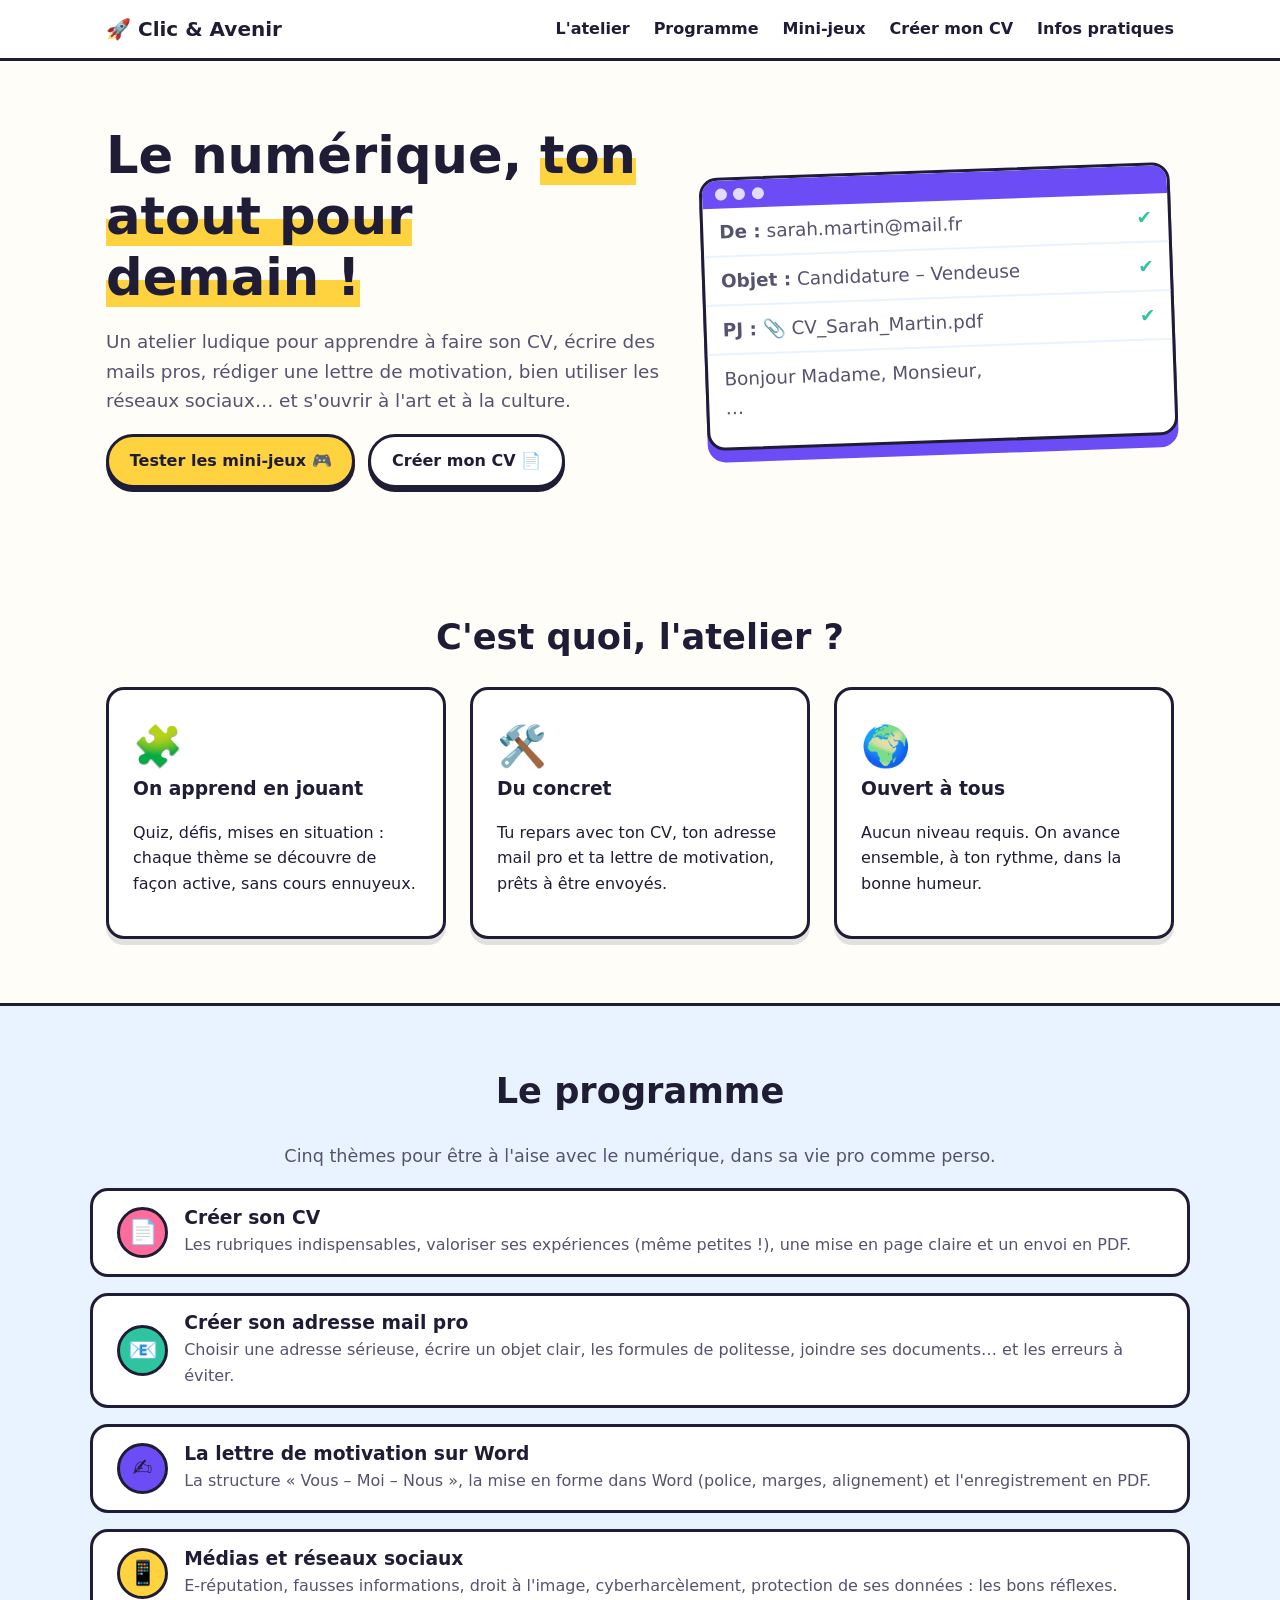
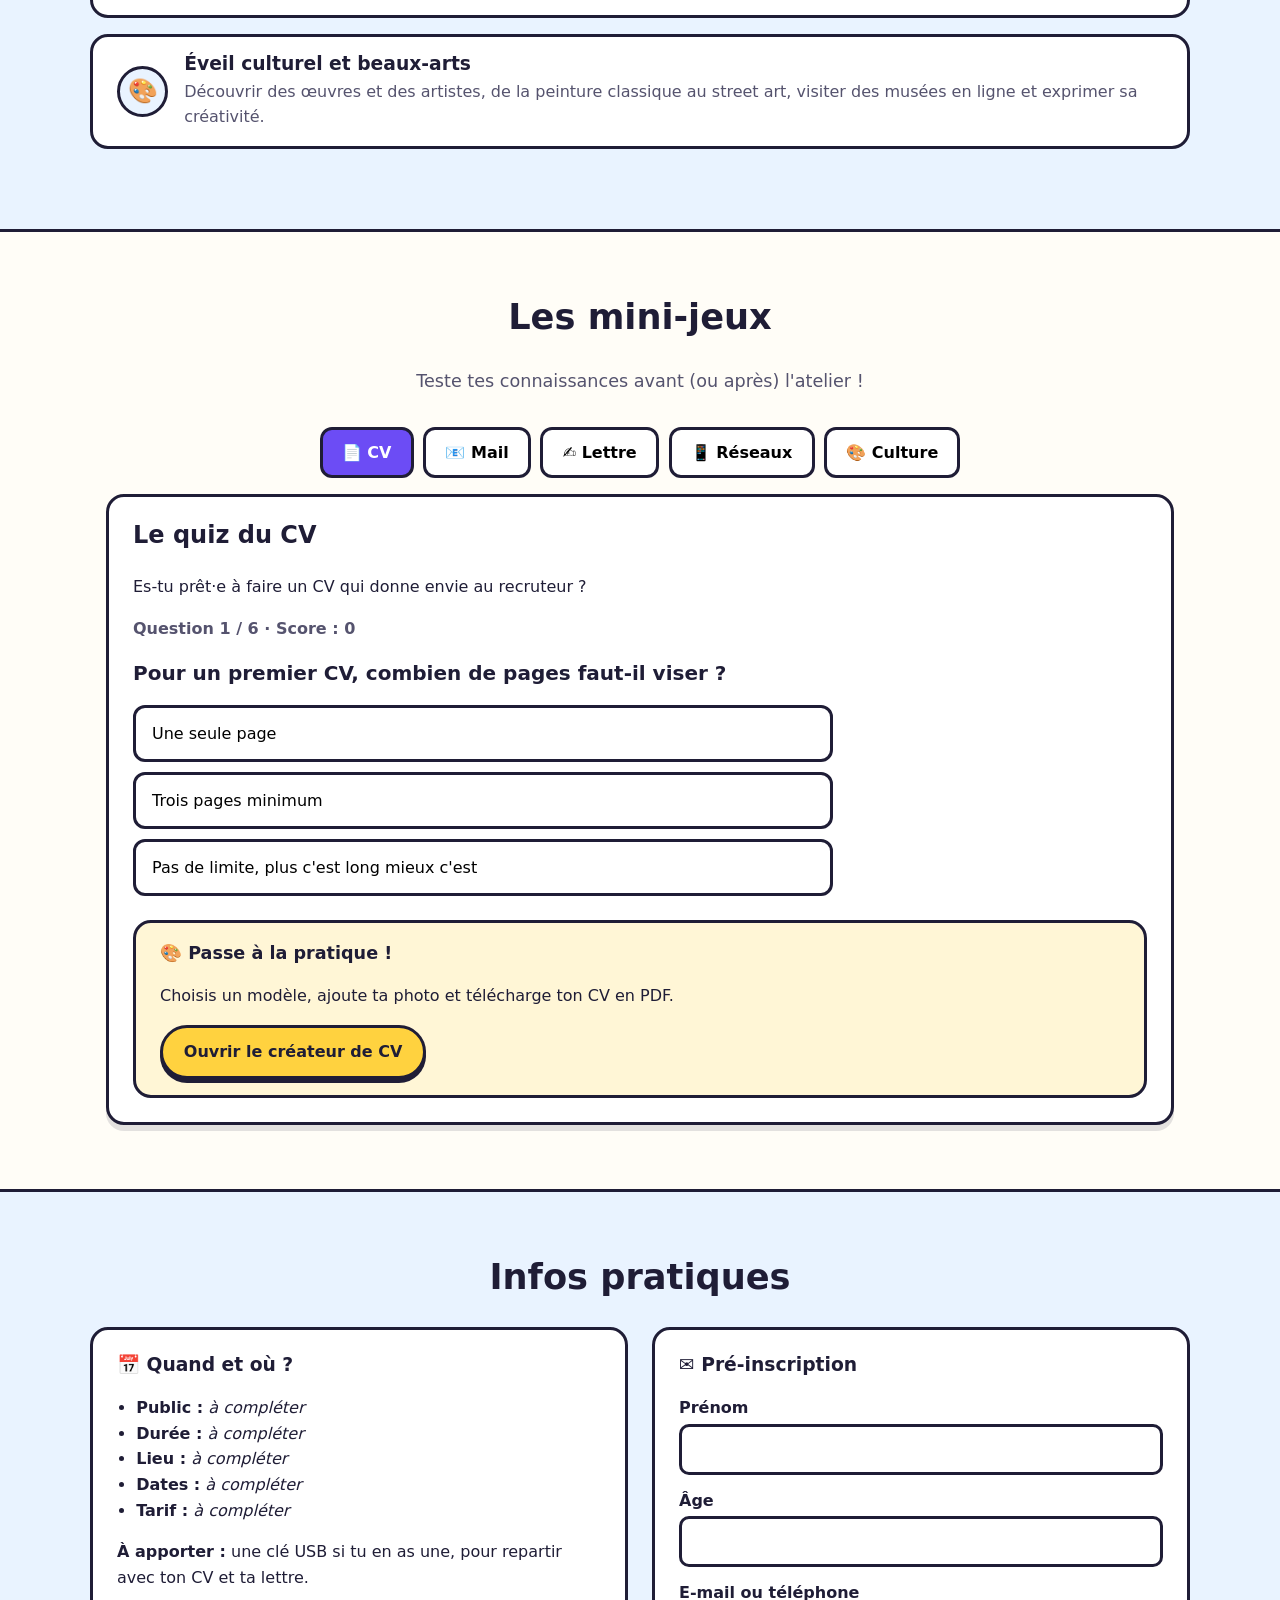
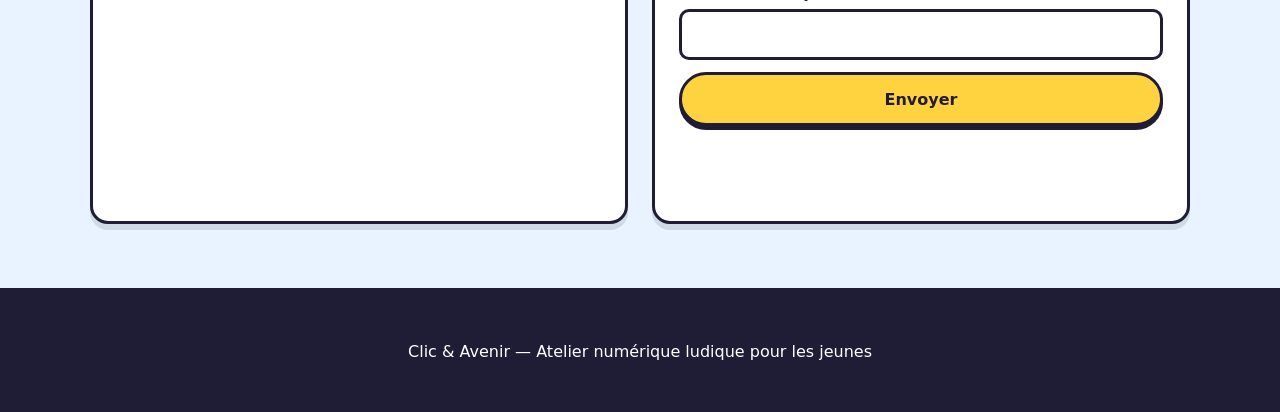
==== commit eed08fb0: "Ajouter un créateur de CV avec 3 modèles et import de photo Choix du modèle et de la couleur, formul" ====
--- a/index.html
+++ b/index.html
@@ -16,6 +16,7 @@
         <li><a href="#atelier">L'atelier</a></li>
         <li><a href="#modules">Programme</a></li>
         <li><a href="#jeux">Mini-jeux</a></li>
+        <li><a href="cv.html">Créer mon CV</a></li>
         <li><a href="#infos">Infos pratiques</a></li>
       </ul>
     </nav>
@@ -29,7 +30,7 @@
         <p>Un atelier ludique pour apprendre à faire son CV, écrire des mails pros, rédiger une lettre de motivation, bien utiliser les réseaux sociaux… et s'ouvrir à l'art et à la culture.</p>
         <div class="boutons">
           <a href="#jeux" class="btn btn-principal">Tester les mini-jeux 🎮</a>
-          <a href="#infos" class="btn btn-secondaire">S'inscrire</a>
+          <a href="cv.html" class="btn btn-secondaire">Créer mon CV 📄</a>
         </div>
       </div>
       <div class="hero-deco" aria-hidden="true">
@@ -126,6 +127,11 @@
         <h3>Le quiz du CV</h3>
         <p>Es-tu prêt·e à faire un CV qui donne envie au recruteur&nbsp;?</p>
         <div class="quiz" data-quiz="cv"></div>
+        <div class="astuce">
+          <h4>🎨 Passe à la pratique !</h4>
+          <p>Choisis un modèle, ajoute ta photo et télécharge ton CV en PDF.</p>
+          <a href="cv.html" class="btn btn-principal">Ouvrir le créateur de CV</a>
+        </div>
       </div>
 
       <!-- MAIL -->
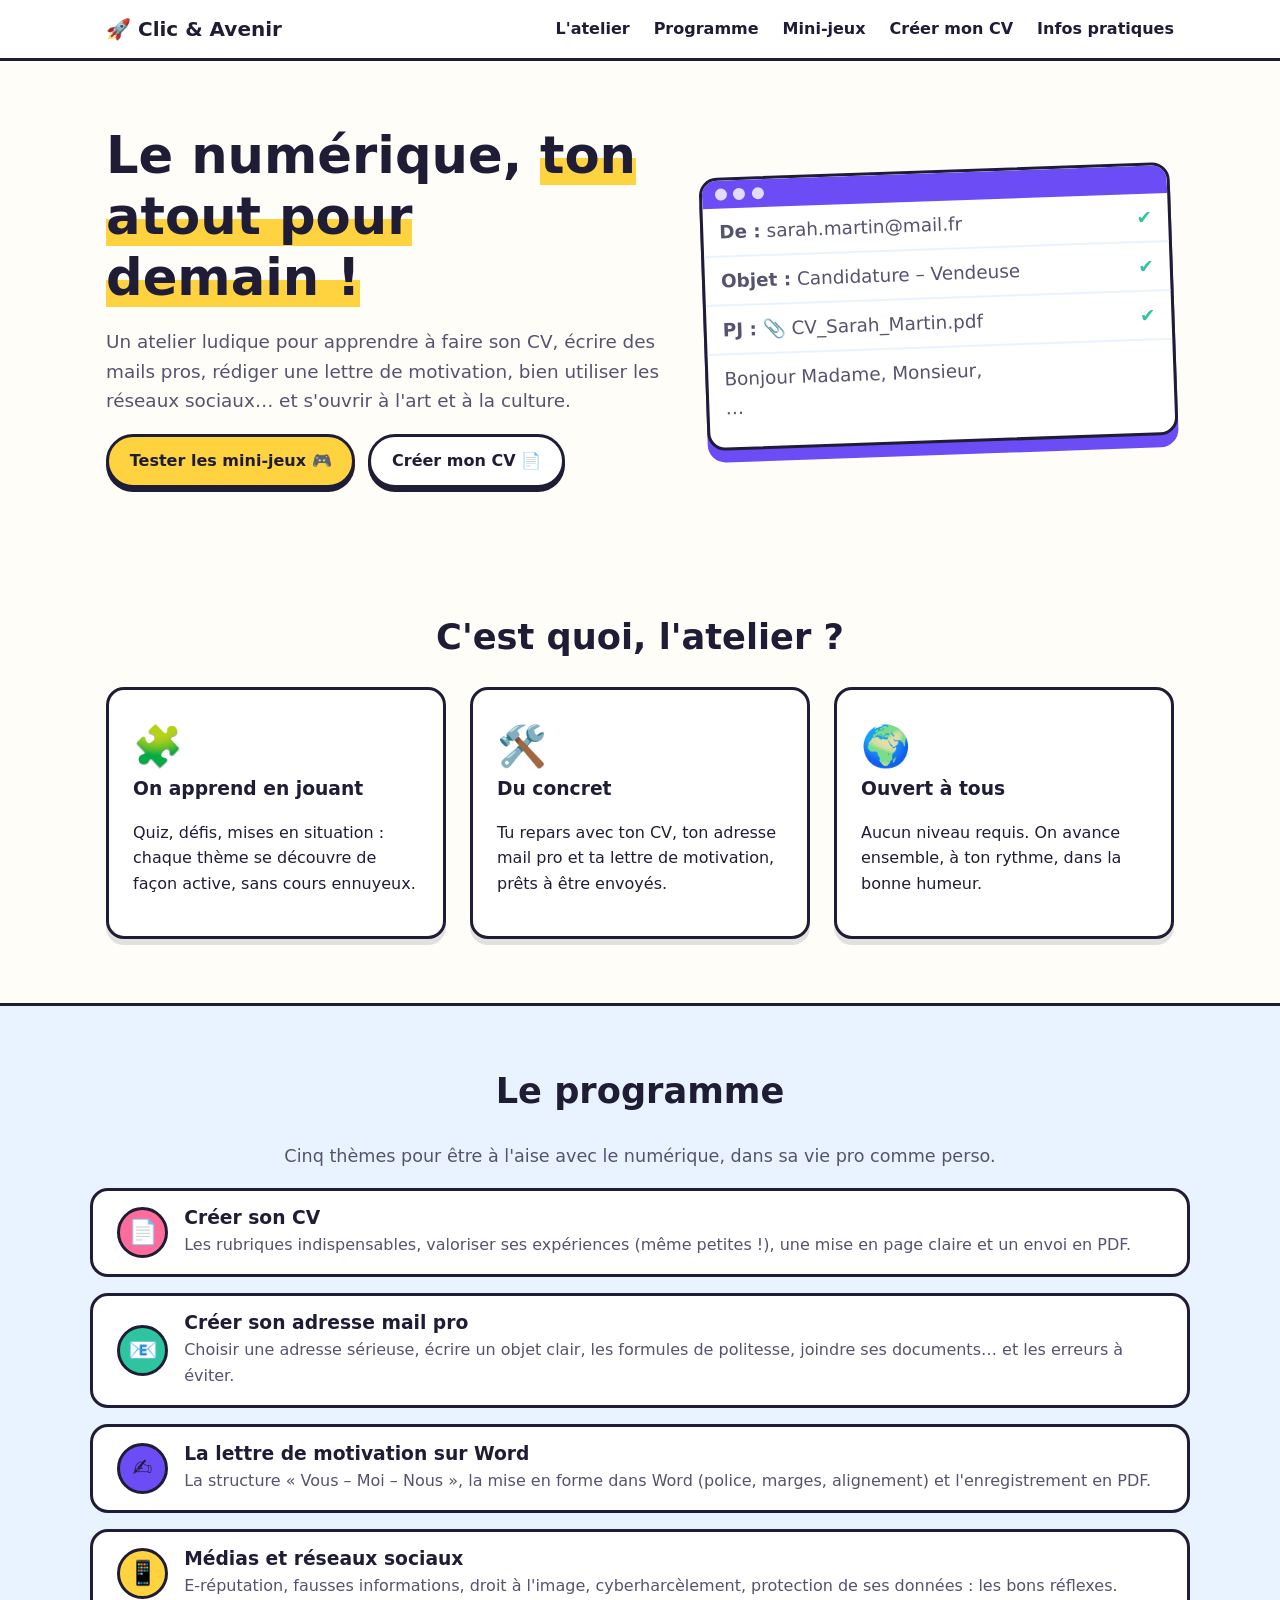
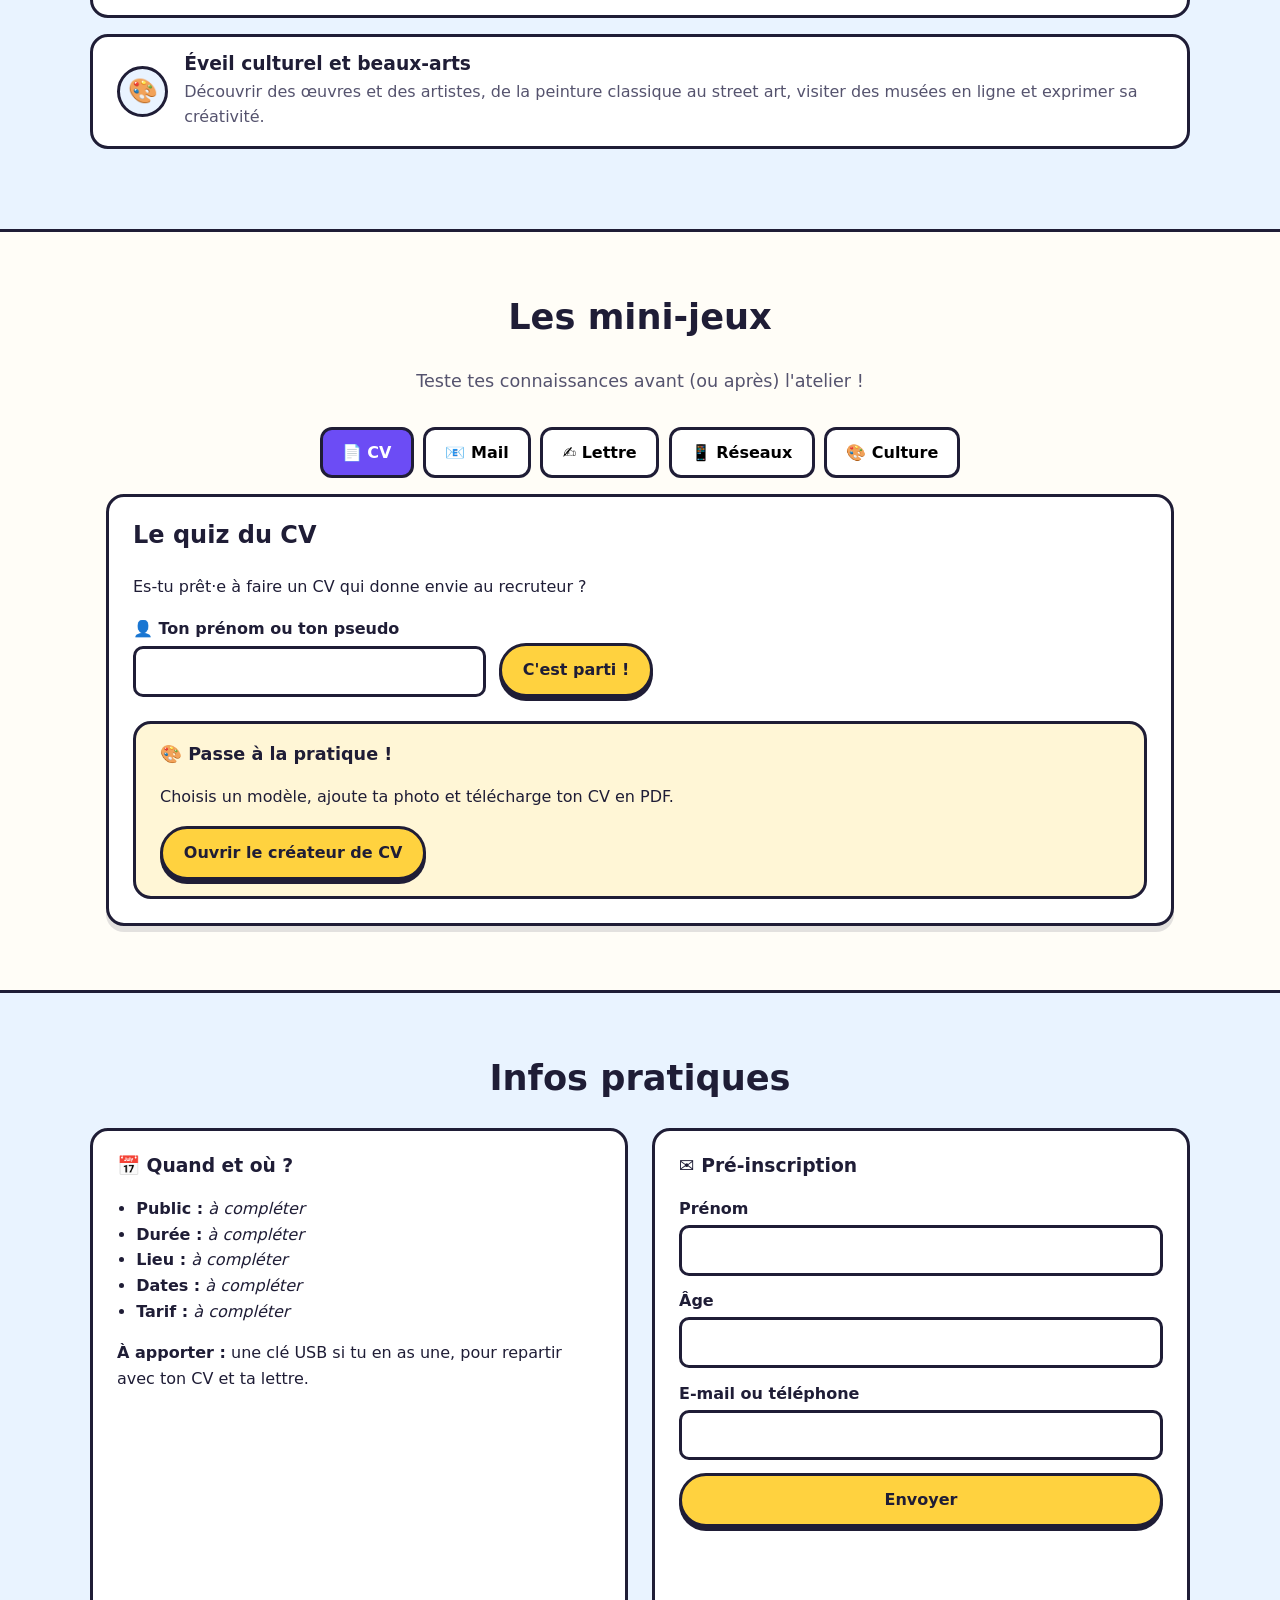
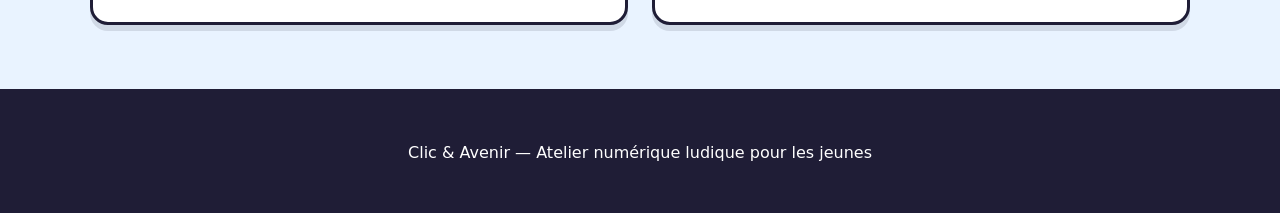
==== commit a2331ad2: "Ajouter un prénom de joueur et un tableau des scores à chaque mini-jeu Écran de saisie du prénom ava" ====
--- a/index.html
+++ b/index.html
@@ -160,12 +160,17 @@
       <div class="jeu" id="jeu-lettre" role="tabpanel" hidden>
         <h3>Remets la lettre de motivation dans l'ordre</h3>
         <p>Les paragraphes ont été mélangés&nbsp;! Utilise les flèches pour les remettre dans le bon ordre, puis vérifie.</p>
-        <ol class="lettre" id="lettre-blocs"></ol>
-        <div class="boutons">
-          <button class="btn btn-principal" id="lettre-verifier">Vérifier</button>
-          <button class="btn btn-secondaire" id="lettre-melanger">Mélanger</button>
-        </div>
-        <p class="message" id="lettre-message" aria-live="polite"></p>
+        <div id="lettre-accueil"></div>
+        <div id="lettre-jeu" hidden>
+          <p class="barre-joueur" id="lettre-barre"></p>
+          <ol class="lettre" id="lettre-blocs"></ol>
+          <div class="boutons">
+            <button class="btn btn-principal" id="lettre-verifier">Vérifier</button>
+            <button class="btn btn-secondaire" id="lettre-melanger">Nouvelle partie</button>
+          </div>
+          <p class="message" id="lettre-message" aria-live="polite"></p>
+          <div id="lettre-classement"></div>
+        </div>
         <div class="astuce">
           <h4>💡 Les astuces Word</h4>
           <ul>
--- a/css/style.css
+++ b/css/style.css
@@ -214,3 +214,21 @@
 .suggestions li.note-fournisseur {
   font-family: var(--police); font-weight: 400; background: none; color: var(--texte-doux); padding: 0;
 }
+
+/* ---------- Joueurs et tableau des scores ---------- */
+.ecran-joueur { display: flex; flex-wrap: wrap; gap: .8rem; align-items: flex-end; max-width: 520px; }
+.ecran-joueur label { flex: 1 1 220px; display: grid; gap: .3rem; font-weight: 800; }
+.ecran-joueur .champ { width: 100%; }
+.barre-joueur { font-weight: 800; color: var(--texte-doux); }
+.classement {
+  margin-top: 1.5rem; max-width: 420px; background: var(--bleu-ciel);
+  border: 3px solid var(--texte); border-radius: var(--rayon); padding: 1rem 1.2rem;
+}
+.classement h4 { margin: 0 0 .5rem; font-size: 1.1rem; }
+.classement ol { list-style: none; padding: 0; margin: 0 0 .5rem; display: grid; gap: .3rem; }
+.classement li { display: flex; gap: .6rem; align-items: center; padding: .3rem .6rem; border-radius: 8px; background: var(--blanc); }
+.classement li.moi { background: var(--jaune); font-weight: 800; }
+.classement .rang { width: 2rem; text-align: center; }
+.classement .joueur { flex: 1; overflow-wrap: anywhere; }
+.classement .points { font-weight: 800; white-space: nowrap; }
+.lien { background: none; border: 0; font: inherit; color: var(--violet-fonce); cursor: pointer; text-decoration: underline; padding: 0; }
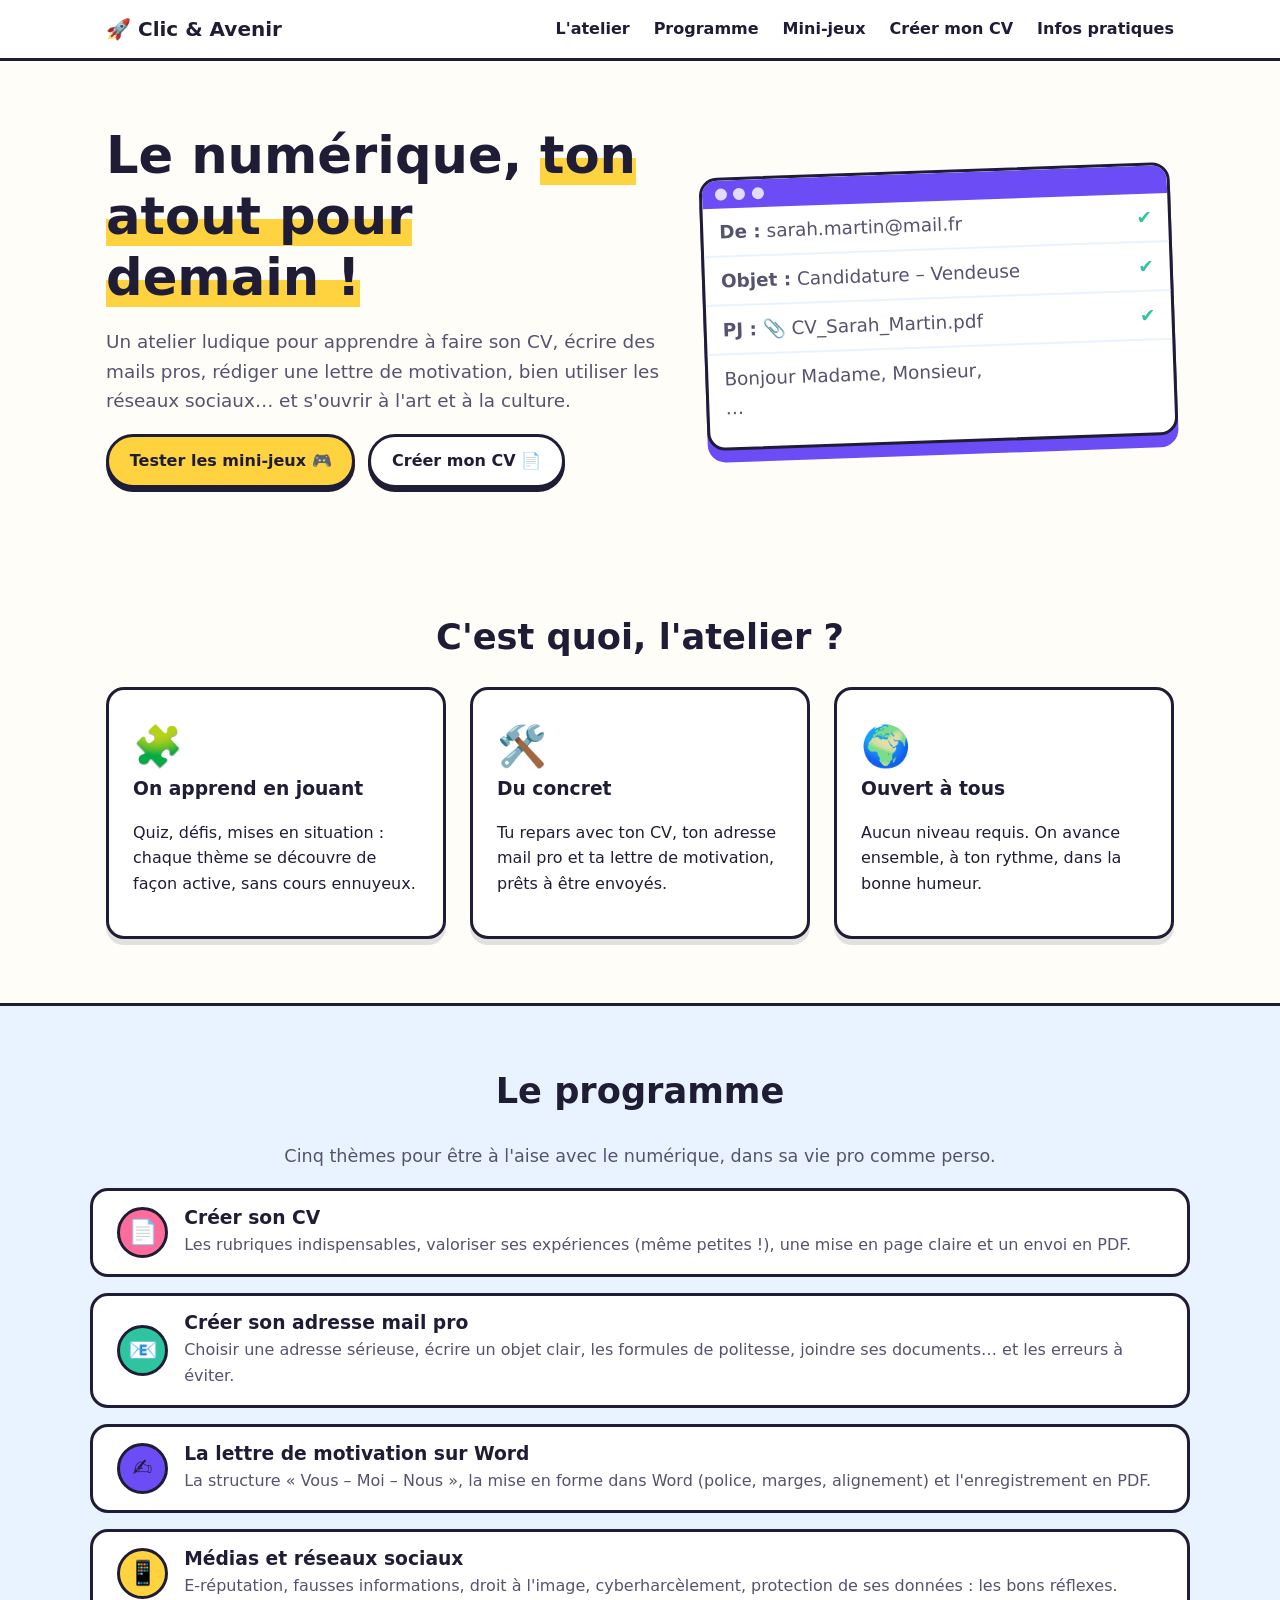
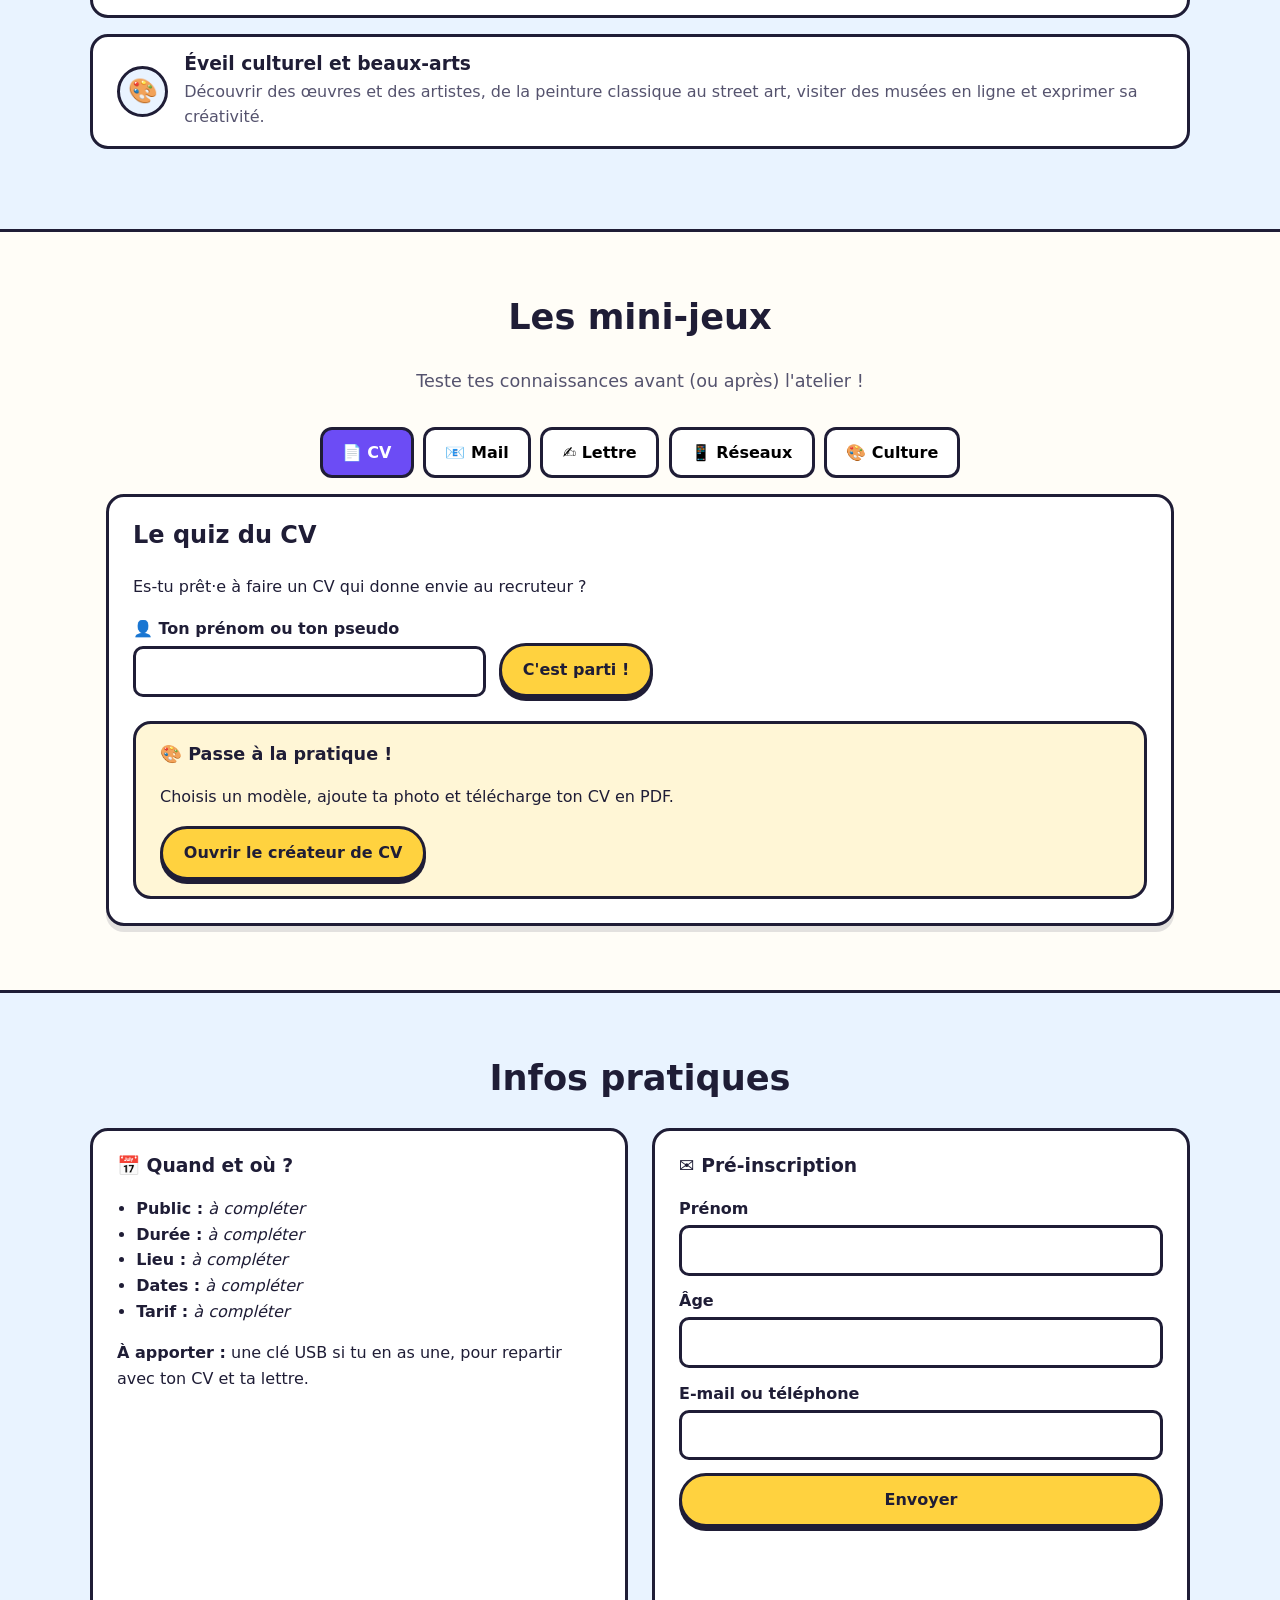
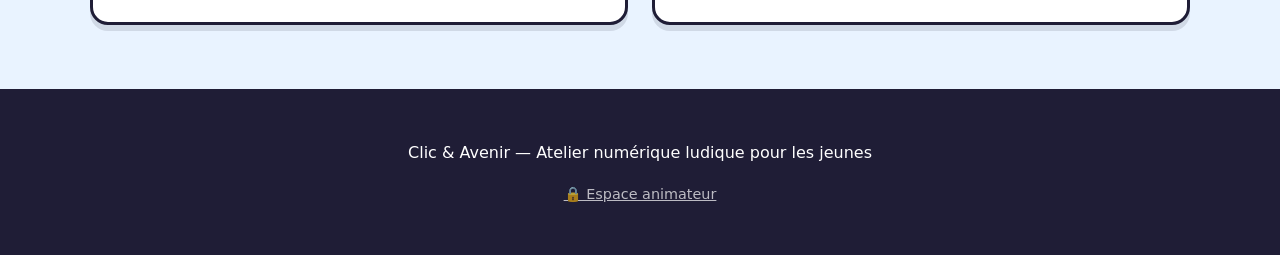
==== commit 9ec52d04: "Remplacer les tableaux des scores par un espace animateur Les scores ne s'affichent plus aux joueurs" ====
--- a/index.html
+++ b/index.html
@@ -169,7 +169,6 @@
             <button class="btn btn-secondaire" id="lettre-melanger">Nouvelle partie</button>
           </div>
           <p class="message" id="lettre-message" aria-live="polite"></p>
-          <div id="lettre-classement"></div>
         </div>
         <div class="astuce">
           <h4>💡 Les astuces Word</h4>
@@ -228,8 +227,10 @@
 
   <footer class="pied">
     <p>Clic &amp; Avenir — Atelier numérique ludique pour les jeunes</p>
+    <p><a href="admin.html" class="lien-admin">🔒 Espace animateur</a></p>
   </footer>
 
+  <script src="js/resultats.js"></script>
   <script src="js/main.js"></script>
 </body>
 </html>
--- a/css/style.css
+++ b/css/style.css
@@ -215,20 +215,11 @@
   font-family: var(--police); font-weight: 400; background: none; color: var(--texte-doux); padding: 0;
 }
 
-/* ---------- Joueurs et tableau des scores ---------- */
+/* ---------- Écran du joueur ---------- */
 .ecran-joueur { display: flex; flex-wrap: wrap; gap: .8rem; align-items: flex-end; max-width: 520px; }
 .ecran-joueur label { flex: 1 1 220px; display: grid; gap: .3rem; font-weight: 800; }
 .ecran-joueur .champ { width: 100%; }
 .barre-joueur { font-weight: 800; color: var(--texte-doux); }
-.classement {
-  margin-top: 1.5rem; max-width: 420px; background: var(--bleu-ciel);
-  border: 3px solid var(--texte); border-radius: var(--rayon); padding: 1rem 1.2rem;
-}
-.classement h4 { margin: 0 0 .5rem; font-size: 1.1rem; }
-.classement ol { list-style: none; padding: 0; margin: 0 0 .5rem; display: grid; gap: .3rem; }
-.classement li { display: flex; gap: .6rem; align-items: center; padding: .3rem .6rem; border-radius: 8px; background: var(--blanc); }
-.classement li.moi { background: var(--jaune); font-weight: 800; }
-.classement .rang { width: 2rem; text-align: center; }
-.classement .joueur { flex: 1; overflow-wrap: anywhere; }
-.classement .points { font-weight: 800; white-space: nowrap; }
 .lien { background: none; border: 0; font: inherit; color: var(--violet-fonce); cursor: pointer; text-decoration: underline; padding: 0; }
+.lien-admin { color: var(--blanc); opacity: .7; font-size: .9rem; }
+.lien-admin:hover { opacity: 1; }
